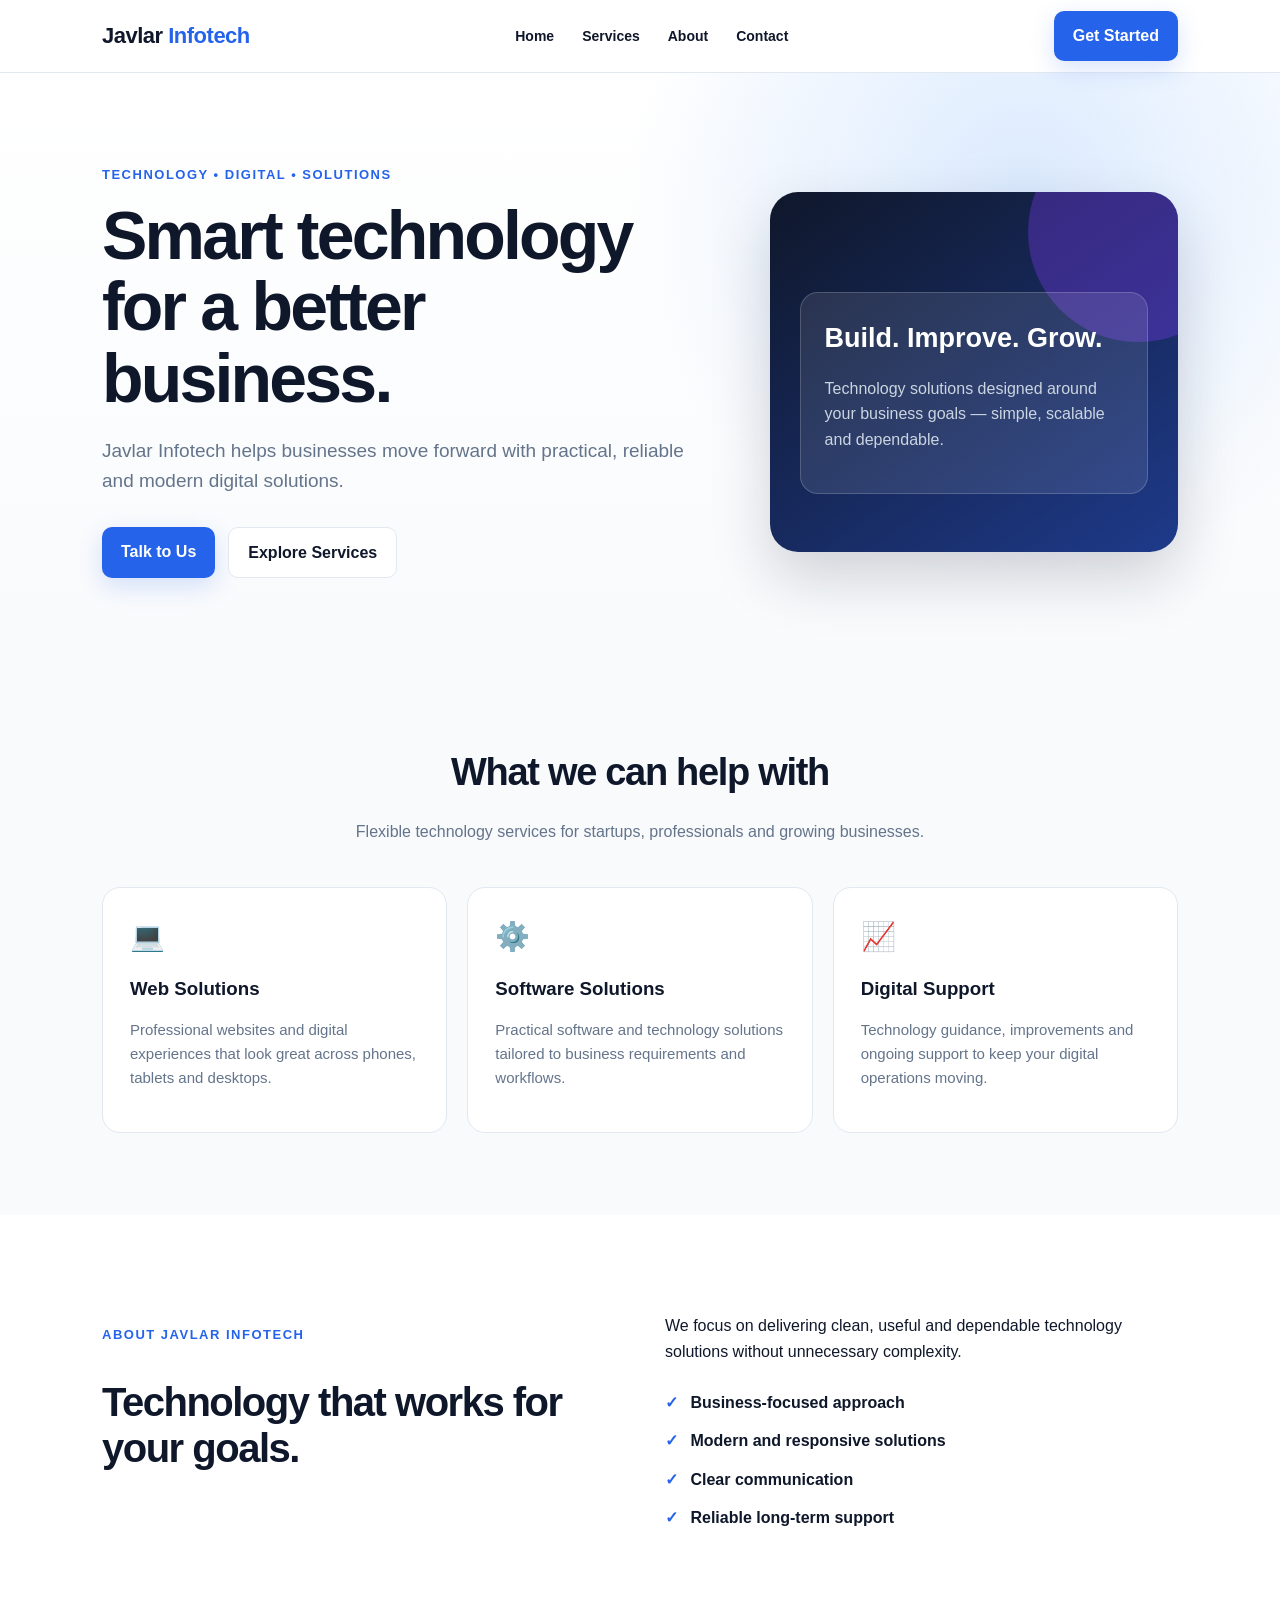
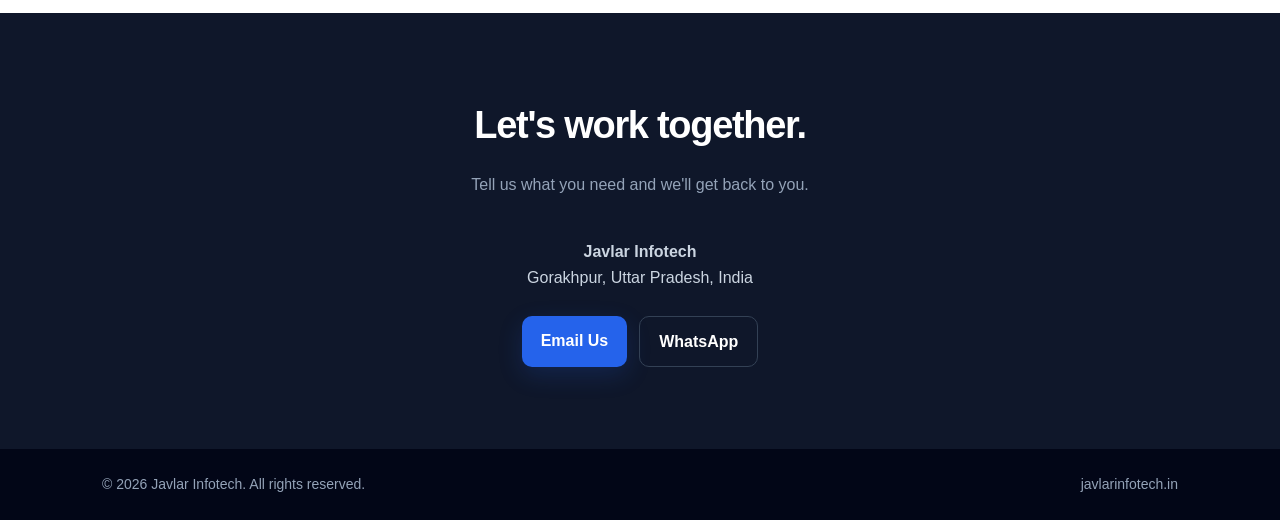
==== index.html @ 71e6f202 "Add files via upload" ====
<!DOCTYPE html>
<html lang="en">
<head>
<meta charset="UTF-8">
<meta name="viewport" content="width=device-width, initial-scale=1.0">
<title>Javlar Infotech | Technology & Digital Solutions</title>
<meta name="description" content="Javlar Infotech provides reliable technology, software and digital solutions for businesses.">
<style>
:root{--ink:#0f172a;--muted:#64748b;--bg:#f8fafc;--white:#fff;--line:#e2e8f0;--accent:#2563eb;--accent2:#7c3aed}
*{box-sizing:border-box}html{scroll-behavior:smooth}body{margin:0;font-family:Inter,Arial,sans-serif;color:var(--ink);background:var(--bg);line-height:1.6}
a{text-decoration:none;color:inherit}.wrap{max-width:1120px;margin:auto;padding:0 22px}
nav{position:sticky;top:0;z-index:10;background:rgba(255,255,255,.92);backdrop-filter:blur(12px);border-bottom:1px solid var(--line)}
.navin{height:72px;display:flex;align-items:center;justify-content:space-between}.brand{font-size:22px;font-weight:800;letter-spacing:-.5px}.brand span{color:var(--accent)}
.links{display:flex;gap:28px;font-size:14px;font-weight:600}.links a:hover{color:var(--accent)}
.btn{display:inline-block;background:var(--accent);color:#fff;padding:12px 19px;border-radius:10px;font-weight:700;box-shadow:0 8px 24px rgba(37,99,235,.18)}
.hero{padding:92px 0 82px;background:radial-gradient(circle at 80% 20%,#dbeafe 0,transparent 35%),linear-gradient(180deg,#fff 0,#f8fafc 100%)}
.hero-grid{display:grid;grid-template-columns:1.2fr .8fr;gap:55px;align-items:center}.eyebrow{color:var(--accent);font-weight:800;text-transform:uppercase;letter-spacing:1.5px;font-size:13px}
h1{font-size:clamp(42px,6vw,68px);line-height:1.05;letter-spacing:-2.8px;margin:14px 0 22px}
.lead{font-size:19px;color:var(--muted);max-width:650px}.actions{display:flex;gap:13px;margin-top:30px;flex-wrap:wrap}.btn.secondary{background:#fff;color:var(--ink);border:1px solid var(--line);box-shadow:none}
.visual{min-height:360px;border-radius:28px;background:linear-gradient(145deg,#0f172a,#1e3a8a);padding:30px;color:#fff;position:relative;overflow:hidden;box-shadow:0 25px 60px rgba(15,23,42,.18)}
.visual:after{content:"";position:absolute;width:220px;height:220px;border-radius:50%;background:rgba(124,58,237,.35);right:-70px;top:-70px}.card{position:relative;z-index:1;background:rgba(255,255,255,.1);border:1px solid rgba(255,255,255,.18);border-radius:18px;padding:24px;margin-top:70px}.card b{font-size:27px}.card p{color:#cbd5e1}
section{padding:82px 0}.section-head{text-align:center;max-width:720px;margin:0 auto 42px}.section-head h2{font-size:38px;letter-spacing:-1.3px;margin:0 0 10px}.section-head p{color:var(--muted)}
.grid{display:grid;grid-template-columns:repeat(3,1fr);gap:20px}.service{background:#fff;border:1px solid var(--line);border-radius:18px;padding:27px;transition:.2s}.service:hover{transform:translateY(-4px);box-shadow:0 15px 35px rgba(15,23,42,.08)}.icon{font-size:28px}.service h3{margin:14px 0 8px}.service p{color:var(--muted);font-size:15px}
.about{background:#fff}.about-grid{display:grid;grid-template-columns:1fr 1fr;gap:50px;align-items:center}.about h2{font-size:40px;line-height:1.15;letter-spacing:-1.5px}.ticks{display:grid;gap:13px;margin-top:25px}.ticks div{font-weight:650}.ticks span{color:var(--accent);margin-right:8px}
.contact{background:#0f172a;color:#fff}.contact .section-head p{color:#94a3b8}.contact-box{max-width:780px;margin:auto;text-align:center}.contact-box p{color:#cbd5e1}.contact-actions{display:flex;justify-content:center;gap:12px;flex-wrap:wrap;margin-top:25px}.contact .btn.secondary{background:transparent;color:#fff;border-color:#334155}
footer{background:#020617;color:#94a3b8;padding:24px 0;font-size:14px}.footerin{display:flex;justify-content:space-between;gap:20px;flex-wrap:wrap}
@media(max-width:800px){.links{display:none}.hero{padding:65px 0}.hero-grid,.about-grid{grid-template-columns:1fr}.grid{grid-template-columns:1fr}.visual{min-height:280px}.section-head h2{font-size:31px}h1{letter-spacing:-2px}}
</style>
</head>
<body>
<nav><div class="wrap navin">
  <a class="brand" href="#home">Javlar <span>Infotech</span></a>
  <div class="links"><a href="#home">Home</a><a href="#services">Services</a><a href="#about">About</a><a href="#contact">Contact</a></div>
  <a class="btn" href="#contact">Get Started</a>
</div></nav>

<main>
<section class="hero" id="home"><div class="wrap hero-grid">
  <div>
    <div class="eyebrow">Technology • Digital • Solutions</div>
    <h1>Smart technology for a better business.</h1>
    <p class="lead">Javlar Infotech helps businesses move forward with practical, reliable and modern digital solutions.</p>
    <div class="actions"><a class="btn" href="#contact">Talk to Us</a><a class="btn secondary" href="#services">Explore Services</a></div>
  </div>
  <div class="visual"><div class="card"><b>Build. Improve. Grow.</b><p>Technology solutions designed around your business goals — simple, scalable and dependable.</p></div></div>
</div></section>

<section id="services"><div class="wrap">
  <div class="section-head"><h2>What we can help with</h2><p>Flexible technology services for startups, professionals and growing businesses.</p></div>
  <div class="grid">
    <div class="service"><div class="icon">💻</div><h3>Web Solutions</h3><p>Professional websites and digital experiences that look great across phones, tablets and desktops.</p></div>
    <div class="service"><div class="icon">⚙️</div><h3>Software Solutions</h3><p>Practical software and technology solutions tailored to business requirements and workflows.</p></div>
    <div class="service"><div class="icon">📈</div><h3>Digital Support</h3><p>Technology guidance, improvements and ongoing support to keep your digital operations moving.</p></div>
  </div>
</div></section>

<section class="about" id="about"><div class="wrap about-grid">
  <div><div class="eyebrow">About Javlar Infotech</div><h2>Technology that works for your goals.</h2></div>
  <div><p>We focus on delivering clean, useful and dependable technology solutions without unnecessary complexity.</p>
    <div class="ticks"><div><span>✓</span> Business-focused approach</div><div><span>✓</span> Modern and responsive solutions</div><div><span>✓</span> Clear communication</div><div><span>✓</span> Reliable long-term support</div></div>
  </div>
</div></section>

<section class="contact" id="contact"><div class="wrap"><div class="section-head"><h2>Let's work together.</h2><p>Tell us what you need and we'll get back to you.</p></div>
  <div class="contact-box">
    <p><strong>Javlar Infotech</strong><br>Gorakhpur, Uttar Pradesh, India</p>
    <div class="contact-actions">
      <a class="btn" href="mailto:info@javlarinfotech.in">Email Us</a>
      <a class="btn secondary" href="https://wa.me/919410000000">WhatsApp</a>
    </div>
  </div>
</div></section>
</main>

<footer><div class="wrap footerin"><div>© 2026 Javlar Infotech. All rights reserved.</div><div>javlarinfotech.in</div></div></footer>
</body>
</html>
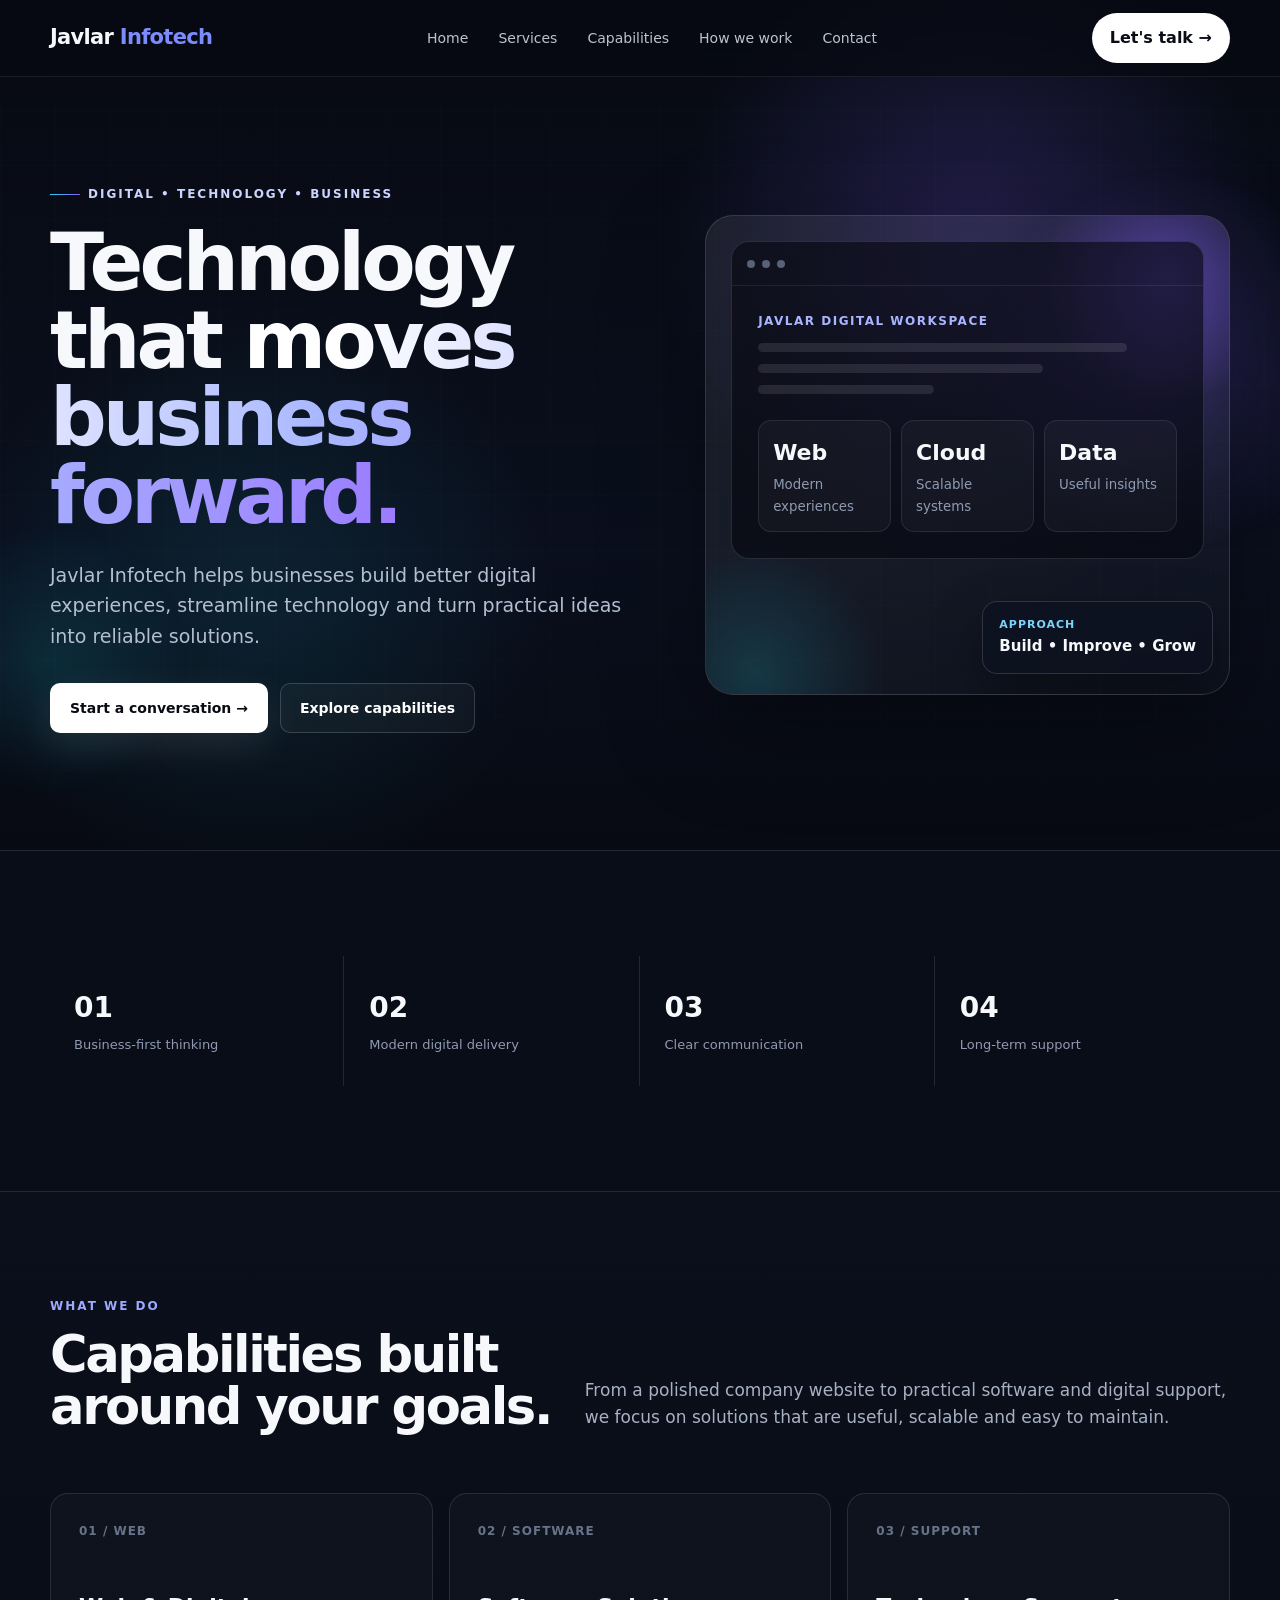
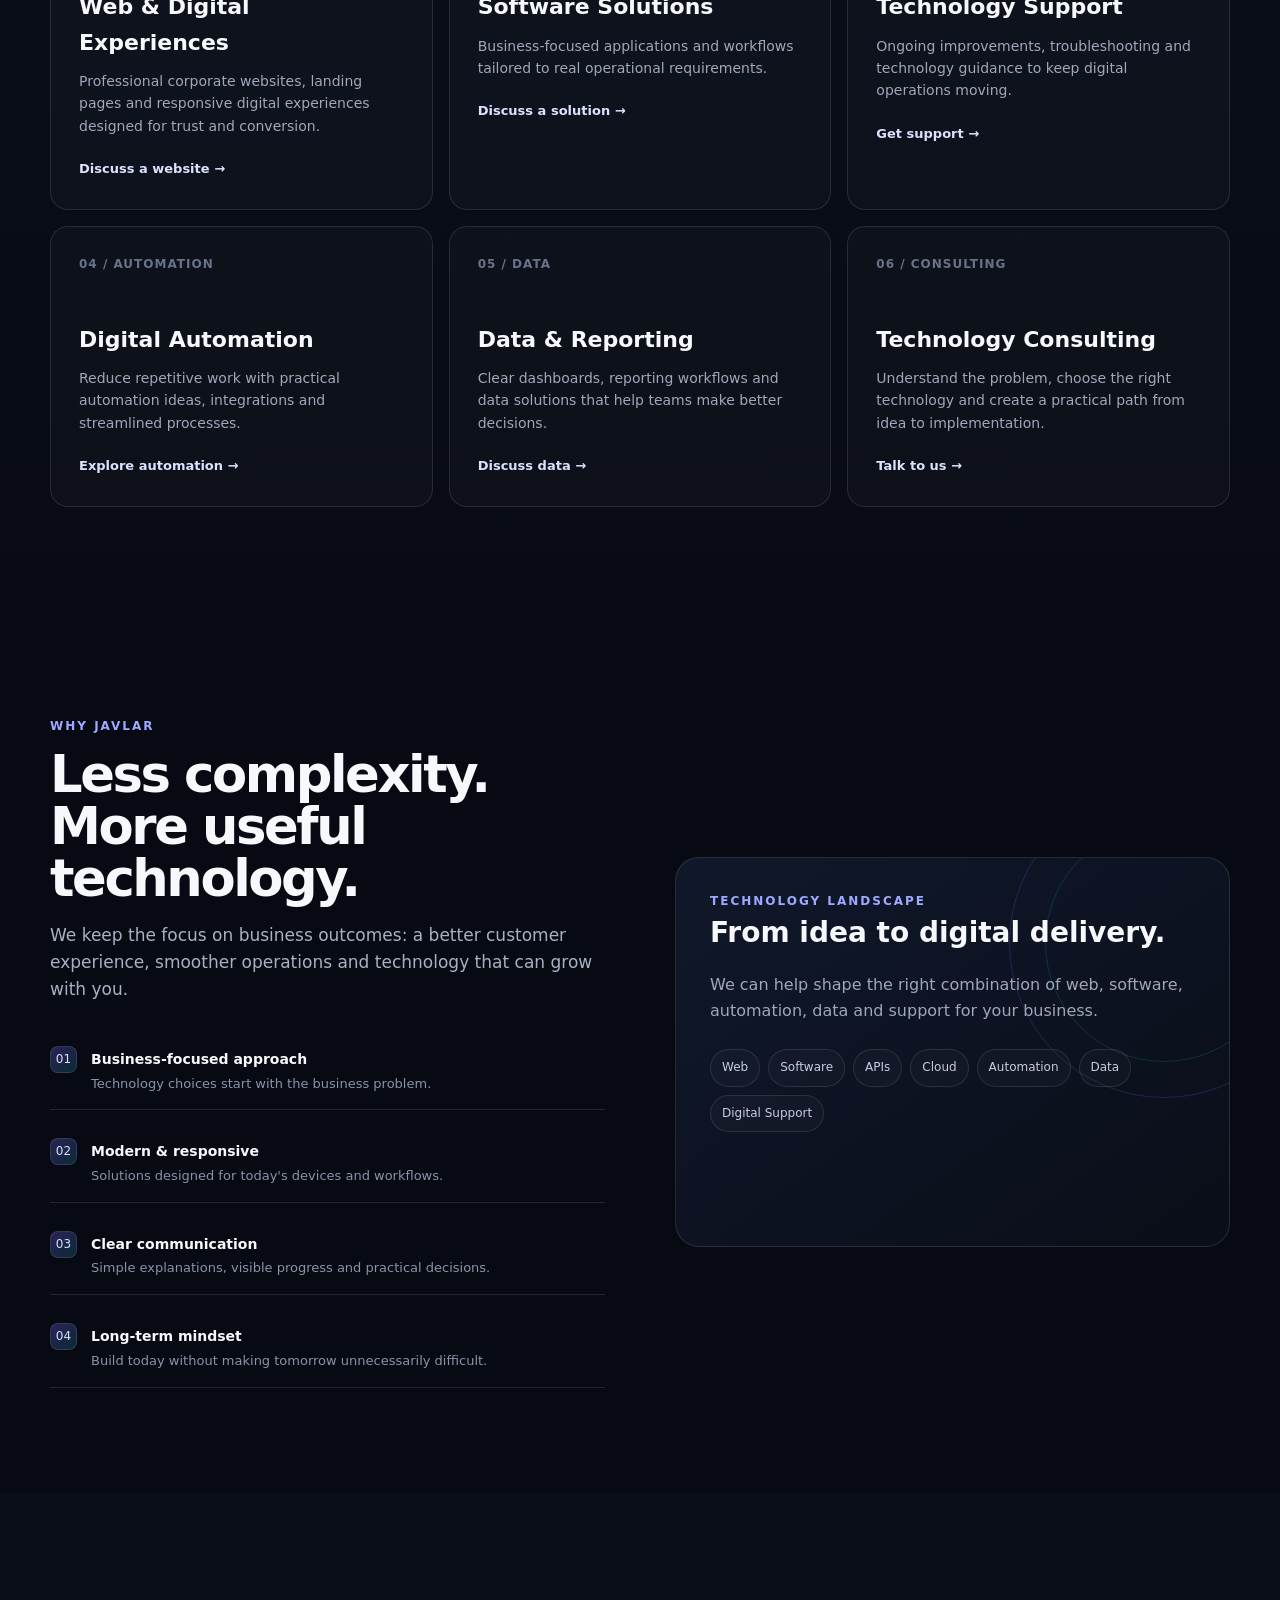
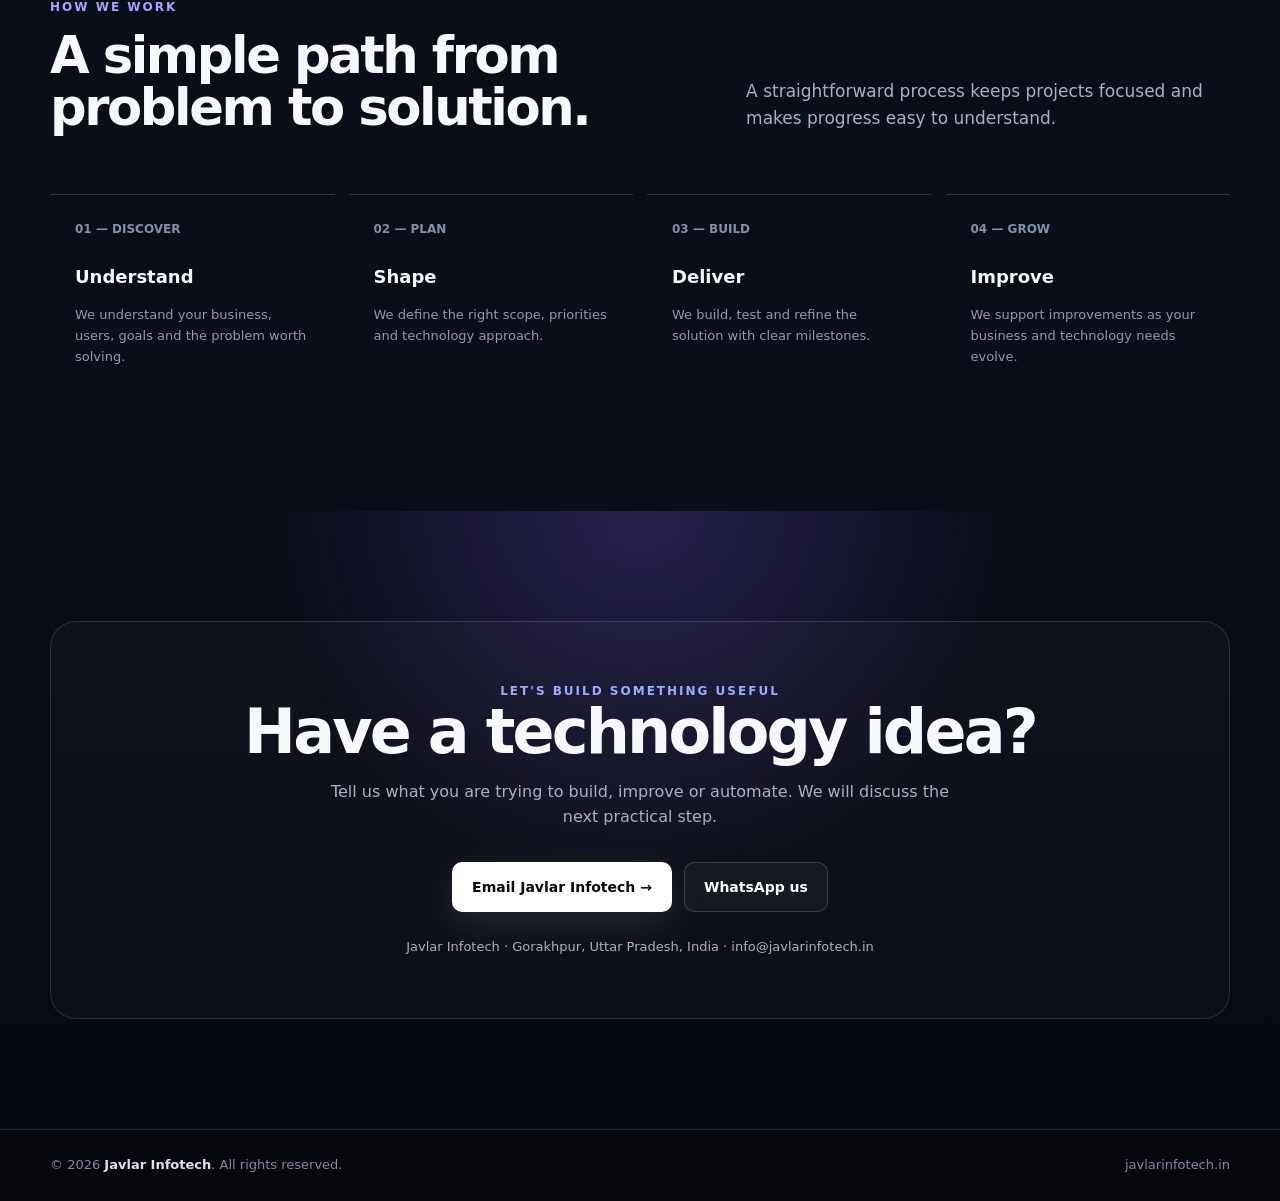
==== commit 662f3e6f: "Add files via upload" ====
--- a/index.html
+++ b/index.html
@@ -3,75 +3,269 @@
 <head>
 <meta charset="UTF-8">
 <meta name="viewport" content="width=device-width, initial-scale=1.0">
-<title>Javlar Infotech | Technology & Digital Solutions</title>
-<meta name="description" content="Javlar Infotech provides reliable technology, software and digital solutions for businesses.">
+<meta name="theme-color" content="#080b16">
+<title>Javlar Infotech | Digital & Technology Solutions</title>
+<meta name="description" content="Javlar Infotech delivers modern web, software and digital technology solutions for growing businesses.">
 <style>
-:root{--ink:#0f172a;--muted:#64748b;--bg:#f8fafc;--white:#fff;--line:#e2e8f0;--accent:#2563eb;--accent2:#7c3aed}
-*{box-sizing:border-box}html{scroll-behavior:smooth}body{margin:0;font-family:Inter,Arial,sans-serif;color:var(--ink);background:var(--bg);line-height:1.6}
-a{text-decoration:none;color:inherit}.wrap{max-width:1120px;margin:auto;padding:0 22px}
-nav{position:sticky;top:0;z-index:10;background:rgba(255,255,255,.92);backdrop-filter:blur(12px);border-bottom:1px solid var(--line)}
-.navin{height:72px;display:flex;align-items:center;justify-content:space-between}.brand{font-size:22px;font-weight:800;letter-spacing:-.5px}.brand span{color:var(--accent)}
-.links{display:flex;gap:28px;font-size:14px;font-weight:600}.links a:hover{color:var(--accent)}
-.btn{display:inline-block;background:var(--accent);color:#fff;padding:12px 19px;border-radius:10px;font-weight:700;box-shadow:0 8px 24px rgba(37,99,235,.18)}
-.hero{padding:92px 0 82px;background:radial-gradient(circle at 80% 20%,#dbeafe 0,transparent 35%),linear-gradient(180deg,#fff 0,#f8fafc 100%)}
-.hero-grid{display:grid;grid-template-columns:1.2fr .8fr;gap:55px;align-items:center}.eyebrow{color:var(--accent);font-weight:800;text-transform:uppercase;letter-spacing:1.5px;font-size:13px}
-h1{font-size:clamp(42px,6vw,68px);line-height:1.05;letter-spacing:-2.8px;margin:14px 0 22px}
-.lead{font-size:19px;color:var(--muted);max-width:650px}.actions{display:flex;gap:13px;margin-top:30px;flex-wrap:wrap}.btn.secondary{background:#fff;color:var(--ink);border:1px solid var(--line);box-shadow:none}
-.visual{min-height:360px;border-radius:28px;background:linear-gradient(145deg,#0f172a,#1e3a8a);padding:30px;color:#fff;position:relative;overflow:hidden;box-shadow:0 25px 60px rgba(15,23,42,.18)}
-.visual:after{content:"";position:absolute;width:220px;height:220px;border-radius:50%;background:rgba(124,58,237,.35);right:-70px;top:-70px}.card{position:relative;z-index:1;background:rgba(255,255,255,.1);border:1px solid rgba(255,255,255,.18);border-radius:18px;padding:24px;margin-top:70px}.card b{font-size:27px}.card p{color:#cbd5e1}
-section{padding:82px 0}.section-head{text-align:center;max-width:720px;margin:0 auto 42px}.section-head h2{font-size:38px;letter-spacing:-1.3px;margin:0 0 10px}.section-head p{color:var(--muted)}
-.grid{display:grid;grid-template-columns:repeat(3,1fr);gap:20px}.service{background:#fff;border:1px solid var(--line);border-radius:18px;padding:27px;transition:.2s}.service:hover{transform:translateY(-4px);box-shadow:0 15px 35px rgba(15,23,42,.08)}.icon{font-size:28px}.service h3{margin:14px 0 8px}.service p{color:var(--muted);font-size:15px}
-.about{background:#fff}.about-grid{display:grid;grid-template-columns:1fr 1fr;gap:50px;align-items:center}.about h2{font-size:40px;line-height:1.15;letter-spacing:-1.5px}.ticks{display:grid;gap:13px;margin-top:25px}.ticks div{font-weight:650}.ticks span{color:var(--accent);margin-right:8px}
-.contact{background:#0f172a;color:#fff}.contact .section-head p{color:#94a3b8}.contact-box{max-width:780px;margin:auto;text-align:center}.contact-box p{color:#cbd5e1}.contact-actions{display:flex;justify-content:center;gap:12px;flex-wrap:wrap;margin-top:25px}.contact .btn.secondary{background:transparent;color:#fff;border-color:#334155}
-footer{background:#020617;color:#94a3b8;padding:24px 0;font-size:14px}.footerin{display:flex;justify-content:space-between;gap:20px;flex-wrap:wrap}
-@media(max-width:800px){.links{display:none}.hero{padding:65px 0}.hero-grid,.about-grid{grid-template-columns:1fr}.grid{grid-template-columns:1fr}.visual{min-height:280px}.section-head h2{font-size:31px}h1{letter-spacing:-2px}}
+:root{
+  --bg:#070a12;--bg2:#0b1020;--panel:#101728;--ink:#f7f8fb;--muted:#a8b1c4;
+  --line:rgba(255,255,255,.11);--accent:#8b5cf6;--accent2:#2563eb;--cyan:#22d3ee;
+  --white:#fff;--max:1180px;
+}
+*{box-sizing:border-box}
+html{scroll-behavior:smooth}
+body{margin:0;background:var(--bg);color:var(--ink);font-family:Inter,ui-sans-serif,system-ui,-apple-system,BlinkMacSystemFont,"Segoe UI",Arial,sans-serif;line-height:1.6;overflow-x:hidden}
+a{text-decoration:none;color:inherit}
+button{font:inherit}
+.wrap{width:min(var(--max),calc(100% - 44px));margin:auto}
+header{position:fixed;top:0;left:0;right:0;z-index:50;border-bottom:1px solid rgba(255,255,255,.08);background:rgba(7,10,18,.72);backdrop-filter:blur(18px)}
+.nav{height:76px;display:flex;align-items:center;justify-content:space-between}
+.logo{font-size:21px;font-weight:850;letter-spacing:-.7px}
+.logo span{color:#7c8cff}
+.links{display:flex;gap:30px;align-items:center;font-size:14px;color:#dbe1ee}
+.links a{opacity:.86;transition:.2s}.links a:hover{opacity:1;color:#fff}
+.nav-cta{padding:11px 17px;border:1px solid rgba(255,255,255,.15);border-radius:999px;background:#fff;color:#0a0d16;font-weight:800}
+.menu{display:none;background:none;border:0;color:#fff;font-size:25px}
+
+.hero{min-height:850px;display:flex;align-items:center;position:relative;overflow:hidden;padding:150px 0 90px;
+background:
+radial-gradient(circle at 76% 30%,rgba(124,92,246,.24),transparent 27%),
+radial-gradient(circle at 20% 70%,rgba(34,211,238,.10),transparent 25%),
+linear-gradient(180deg,#070a12,#0a0f1d 65%,#070a12)}
+.grid-bg{position:absolute;inset:0;opacity:.28;background-image:linear-gradient(rgba(255,255,255,.045) 1px,transparent 1px),linear-gradient(90deg,rgba(255,255,255,.045) 1px,transparent 1px);background-size:55px 55px;mask-image:linear-gradient(to bottom,transparent 0,#000 18%,#000 78%,transparent 100%)}
+.orb{position:absolute;border-radius:50%;filter:blur(1px);pointer-events:none}
+.orb.one{width:420px;height:420px;right:-100px;top:150px;background:radial-gradient(circle,rgba(124,92,246,.23),transparent 65%);animation:float 9s ease-in-out infinite}
+.orb.two{width:300px;height:300px;left:-100px;bottom:40px;background:radial-gradient(circle,rgba(34,211,238,.13),transparent 65%);animation:float 11s ease-in-out infinite reverse}
+@keyframes float{50%{transform:translate3d(0,-22px,0) scale(1.04)}}
+
+.hero-grid{position:relative;z-index:2;display:grid;grid-template-columns:1.05fr .95fr;gap:75px;align-items:center}
+.kicker{display:inline-flex;gap:8px;align-items:center;color:#cbd5ff;font-size:12px;font-weight:850;letter-spacing:2px;text-transform:uppercase}
+.kicker:before{content:"";width:30px;height:1px;background:linear-gradient(90deg,var(--cyan),var(--accent))}
+h1{font-size:clamp(48px,6.2vw,82px);line-height:.98;letter-spacing:-4px;margin:20px 0 25px;max-width:760px}
+.gradient-text{background:linear-gradient(90deg,#fff 10%,#a9b7ff 55%,#9b7cff);-webkit-background-clip:text;background-clip:text;color:transparent}
+.lead{font-size:19px;color:#b5bfd2;max-width:660px}
+.actions{display:flex;gap:12px;flex-wrap:wrap;margin-top:32px}
+.btn{display:inline-flex;align-items:center;justify-content:center;gap:9px;padding:13px 19px;border-radius:10px;font-weight:800;font-size:14px;transition:.22s;border:1px solid transparent}
+.btn.primary{background:#fff;color:#080b12;box-shadow:0 12px 40px rgba(255,255,255,.10)}
+.btn.primary:hover{transform:translateY(-2px);box-shadow:0 16px 45px rgba(255,255,255,.16)}
+.btn.ghost{border-color:rgba(255,255,255,.16);color:#fff;background:rgba(255,255,255,.035)}
+.btn.ghost:hover{background:rgba(255,255,255,.08)}
+
+.hero-card{position:relative;min-height:480px;border:1px solid rgba(255,255,255,.13);border-radius:28px;background:linear-gradient(145deg,rgba(255,255,255,.075),rgba(255,255,255,.025));box-shadow:0 30px 100px rgba(0,0,0,.35);overflow:hidden;padding:25px}
+.hero-card:before{content:"";position:absolute;width:260px;height:260px;border-radius:50%;right:-70px;top:-70px;background:radial-gradient(circle,rgba(124,92,246,.45),transparent 68%)}
+.hero-card:after{content:"";position:absolute;left:-90px;bottom:-120px;width:280px;height:280px;border-radius:50%;background:radial-gradient(circle,rgba(34,211,238,.17),transparent 65%)}
+.window{position:relative;z-index:2;border:1px solid rgba(255,255,255,.12);border-radius:18px;background:rgba(5,8,16,.62);overflow:hidden}
+.window-top{height:44px;border-bottom:1px solid rgba(255,255,255,.08);display:flex;align-items:center;gap:7px;padding:0 15px}
+.dot{width:8px;height:8px;border-radius:50%;background:#596176}
+.window-body{padding:26px}
+.code-line{height:9px;border-radius:8px;background:rgba(255,255,255,.10);margin:12px 0}
+.code-line.short{width:42%}.code-line.mid{width:68%}.code-line.long{width:88%}
+.signal{margin-top:26px;display:grid;grid-template-columns:repeat(3,1fr);gap:10px}
+.signal div{padding:14px;border:1px solid rgba(255,255,255,.09);border-radius:13px;background:rgba(255,255,255,.035)}
+.signal b{font-size:22px}.signal small{display:block;color:#8f9ab0;margin-top:4px}
+.floating{position:absolute;z-index:3;right:16px;bottom:20px;padding:14px 16px;border:1px solid rgba(255,255,255,.14);border-radius:15px;background:rgba(13,18,32,.85);backdrop-filter:blur(10px);box-shadow:0 20px 50px rgba(0,0,0,.35)}
+.floating span{display:block;color:#7dd3fc;font-size:11px;font-weight:800;letter-spacing:1px;text-transform:uppercase}.floating b{font-size:15px}
+
+.trust{border-top:1px solid var(--line);border-bottom:1px solid var(--line);background:#090d18}
+.trust-row{display:grid;grid-template-columns:repeat(4,1fr);gap:1px}
+.trust-item{padding:30px 24px;border-right:1px solid var(--line)}
+.trust-item:last-child{border-right:0}.trust-item b{font-size:28px}.trust-item span{display:block;color:#8f9ab0;font-size:13px;margin-top:4px}
+
+section{padding:105px 0;position:relative}
+.section-kicker{color:#9ea9ff;font-size:12px;letter-spacing:2px;font-weight:850;text-transform:uppercase}
+.section-title{font-size:clamp(34px,4vw,54px);line-height:1.02;letter-spacing:-2.4px;margin:12px 0 16px}
+.section-copy{color:#a8b1c4;max-width:700px;font-size:17px}
+.head-row{display:flex;justify-content:space-between;gap:30px;align-items:end;margin-bottom:45px}
+
+.services{background:linear-gradient(180deg,#0a0f1b,#080b13)}
+.service-grid{display:grid;grid-template-columns:repeat(3,1fr);gap:16px}
+.service{min-height:270px;padding:28px;border:1px solid var(--line);border-radius:18px;background:rgba(255,255,255,.025);transition:.25s;position:relative;overflow:hidden}
+.service:before{content:"";position:absolute;inset:0;background:radial-gradient(circle at 10% 0,rgba(124,92,246,.12),transparent 35%);opacity:0;transition:.25s}
+.service:hover{transform:translateY(-5px);border-color:rgba(139,92,246,.4);background:rgba(255,255,255,.045)}
+.service:hover:before{opacity:1}
+.num{color:#68738a;font-size:12px;font-weight:850;letter-spacing:1px}
+.service h3{font-size:22px;margin:48px 0 10px}.service p{color:#9ea8bb;font-size:14px;margin:0}
+.service a{display:inline-block;margin-top:22px;color:#dbe2ff;font-size:13px;font-weight:800}
+
+.split{display:grid;grid-template-columns:1fr 1fr;gap:70px;align-items:center}
+.cap-list{display:grid;gap:13px;margin-top:28px}
+.cap{display:flex;gap:14px;padding:15px 0;border-bottom:1px solid var(--line)}
+.cap i{width:27px;height:27px;border-radius:8px;background:linear-gradient(135deg,rgba(124,92,246,.3),rgba(34,211,238,.16));border:1px solid rgba(255,255,255,.1);display:grid;place-items:center;font-style:normal;color:#d9ddff;font-size:12px}
+.cap b{font-size:14px}.cap span{display:block;color:#8994a9;font-size:13px;margin-top:2px}
+.panel{border:1px solid var(--line);border-radius:24px;background:linear-gradient(145deg,#10182b,#0a0e18);padding:34px;min-height:390px;position:relative;overflow:hidden}
+.panel .ring{position:absolute;width:310px;height:310px;border-radius:50%;border:1px solid rgba(139,92,246,.22);right:-90px;top:-70px}
+.panel .ring:after{content:"";position:absolute;inset:35px;border:1px solid rgba(34,211,238,.16);border-radius:50%}
+.panel-content{position:relative;z-index:2}.panel h3{font-size:28px;margin:0 0 12px}.panel p{color:#9da8bb}.tagrow{display:flex;flex-wrap:wrap;gap:8px;margin-top:26px}.tag{border:1px solid var(--line);padding:8px 11px;border-radius:999px;color:#c6cee0;font-size:12px;background:rgba(255,255,255,.025)}
+
+.process{background:#0a0e18}
+.process-grid{display:grid;grid-template-columns:repeat(4,1fr);gap:14px}
+.step{padding:25px;border-top:1px solid rgba(255,255,255,.16)}
+.step .n{font-size:12px;color:#8290a8;font-weight:850}.step h3{margin:24px 0 8px;font-size:18px}.step p{color:#8f9ab0;font-size:13px}
+
+.cta{padding:110px 0;background:
+radial-gradient(circle at 50% 0,rgba(124,92,246,.24),transparent 42%),
+linear-gradient(180deg,#0a0e18,#070a12)}
+.cta-box{border:1px solid rgba(255,255,255,.13);border-radius:26px;padding:60px;text-align:center;background:rgba(255,255,255,.025)}
+.cta-box h2{font-size:clamp(36px,5vw,62px);line-height:1;letter-spacing:-2.8px;margin:0 0 16px}.cta-box p{color:#a8b1c4;margin:0 auto;max-width:650px}.cta-box .actions{justify-content:center}
+
+footer{border-top:1px solid var(--line);background:#05070d;padding:25px 0;color:#7f8a9f;font-size:13px}
+.footer{display:flex;justify-content:space-between;gap:20px;flex-wrap:wrap}.footer strong{color:#dce2ef}
+
+@media(max-width:900px){
+  .links{display:none}.menu{display:block}.nav-cta{display:none}
+  .hero{min-height:auto;padding:130px 0 70px}.hero-grid,.split{grid-template-columns:1fr;gap:45px}
+  h1{letter-spacing:-3px}.hero-card{min-height:390px}.trust-row{grid-template-columns:repeat(2,1fr)}
+  .trust-item:nth-child(2){border-right:0}.trust-item{border-bottom:1px solid var(--line)}
+  .service-grid{grid-template-columns:1fr 1fr}.process-grid{grid-template-columns:1fr 1fr}
+  .head-row{display:block}.section-copy{margin-top:15px}
+}
+@media(max-width:620px){
+  .wrap{width:min(var(--max),calc(100% - 30px))}.hero{padding-top:115px}
+  h1{font-size:47px;letter-spacing:-2.5px}.lead{font-size:17px}.hero-card{min-height:330px;padding:15px}
+  .window-body{padding:20px}.signal{grid-template-columns:1fr}.signal div{padding:10px}
+  .floating{right:10px;bottom:10px}.service-grid,.process-grid,.trust-row{grid-template-columns:1fr}
+  .trust-item{border-right:0}.cta-box{padding:38px 22px}.section-title{letter-spacing:-1.8px}
+}
 </style>
 </head>
 <body>
-<nav><div class="wrap navin">
-  <a class="brand" href="#home">Javlar <span>Infotech</span></a>
-  <div class="links"><a href="#home">Home</a><a href="#services">Services</a><a href="#about">About</a><a href="#contact">Contact</a></div>
-  <a class="btn" href="#contact">Get Started</a>
-</div></nav>
-
-<main>
-<section class="hero" id="home"><div class="wrap hero-grid">
-  <div>
-    <div class="eyebrow">Technology • Digital • Solutions</div>
-    <h1>Smart technology for a better business.</h1>
-    <p class="lead">Javlar Infotech helps businesses move forward with practical, reliable and modern digital solutions.</p>
-    <div class="actions"><a class="btn" href="#contact">Talk to Us</a><a class="btn secondary" href="#services">Explore Services</a></div>
-  </div>
-  <div class="visual"><div class="card"><b>Build. Improve. Grow.</b><p>Technology solutions designed around your business goals — simple, scalable and dependable.</p></div></div>
-</div></section>
-
-<section id="services"><div class="wrap">
-  <div class="section-head"><h2>What we can help with</h2><p>Flexible technology services for startups, professionals and growing businesses.</p></div>
-  <div class="grid">
-    <div class="service"><div class="icon">💻</div><h3>Web Solutions</h3><p>Professional websites and digital experiences that look great across phones, tablets and desktops.</p></div>
-    <div class="service"><div class="icon">⚙️</div><h3>Software Solutions</h3><p>Practical software and technology solutions tailored to business requirements and workflows.</p></div>
-    <div class="service"><div class="icon">📈</div><h3>Digital Support</h3><p>Technology guidance, improvements and ongoing support to keep your digital operations moving.</p></div>
-  </div>
-</div></section>
-
-<section class="about" id="about"><div class="wrap about-grid">
-  <div><div class="eyebrow">About Javlar Infotech</div><h2>Technology that works for your goals.</h2></div>
-  <div><p>We focus on delivering clean, useful and dependable technology solutions without unnecessary complexity.</p>
-    <div class="ticks"><div><span>✓</span> Business-focused approach</div><div><span>✓</span> Modern and responsive solutions</div><div><span>✓</span> Clear communication</div><div><span>✓</span> Reliable long-term support</div></div>
-  </div>
-</div></section>
-
-<section class="contact" id="contact"><div class="wrap"><div class="section-head"><h2>Let's work together.</h2><p>Tell us what you need and we'll get back to you.</p></div>
-  <div class="contact-box">
-    <p><strong>Javlar Infotech</strong><br>Gorakhpur, Uttar Pradesh, India</p>
-    <div class="contact-actions">
-      <a class="btn" href="mailto:info@javlarinfotech.in">Email Us</a>
-      <a class="btn secondary" href="https://wa.me/919410000000">WhatsApp</a>
-    </div>
-  </div>
-</div></section>
+
+<header>
+  <div class="wrap nav">
+    <a class="logo" href="#home">Javlar <span>Infotech</span></a>
+    <nav class="links">
+      <a href="#home">Home</a><a href="#services">Services</a><a href="#capabilities">Capabilities</a><a href="#process">How we work</a><a href="#contact">Contact</a>
+    </nav>
+    <a class="nav-cta" href="#contact">Let's talk →</a>
+    <button class="menu" aria-label="Menu" onclick="document.querySelector('.links').classList.toggle('mobile')">☰</button>
+  </div>
+</header>
+
+<main id="home">
+<section class="hero">
+  <div class="grid-bg"></div><div class="orb one"></div><div class="orb two"></div>
+  <div class="wrap hero-grid">
+    <div>
+      <div class="kicker">Digital • Technology • Business</div>
+      <h1>Technology that <span class="gradient-text">moves business forward.</span></h1>
+      <p class="lead">Javlar Infotech helps businesses build better digital experiences, streamline technology and turn practical ideas into reliable solutions.</p>
+      <div class="actions">
+        <a class="btn primary" href="#contact">Start a conversation →</a>
+        <a class="btn ghost" href="#services">Explore capabilities</a>
+      </div>
+    </div>
+    <div class="hero-card">
+      <div class="window">
+        <div class="window-top"><span class="dot"></span><span class="dot"></span><span class="dot"></span></div>
+        <div class="window-body">
+          <div style="color:#aab5ff;font-size:12px;font-weight:800;letter-spacing:1.5px">JAVLAR DIGITAL WORKSPACE</div>
+          <div class="code-line long"></div><div class="code-line mid"></div><div class="code-line short"></div>
+          <div class="signal">
+            <div><b>Web</b><small>Modern experiences</small></div>
+            <div><b>Cloud</b><small>Scalable systems</small></div>
+            <div><b>Data</b><small>Useful insights</small></div>
+          </div>
+        </div>
+      </div>
+      <div class="floating"><span>Approach</span><b>Build • Improve • Grow</b></div>
+    </div>
+  </div>
+</section>
+
+<section class="trust">
+  <div class="wrap trust-row">
+    <div class="trust-item"><b>01</b><span>Business-first thinking</span></div>
+    <div class="trust-item"><b>02</b><span>Modern digital delivery</span></div>
+    <div class="trust-item"><b>03</b><span>Clear communication</span></div>
+    <div class="trust-item"><b>04</b><span>Long-term support</span></div>
+  </div>
+</section>
+
+<section class="services" id="services">
+  <div class="wrap">
+    <div class="head-row">
+      <div><div class="section-kicker">What we do</div><h2 class="section-title">Capabilities built around your goals.</h2></div>
+      <p class="section-copy">From a polished company website to practical software and digital support, we focus on solutions that are useful, scalable and easy to maintain.</p>
+    </div>
+    <div class="service-grid">
+      <article class="service"><div class="num">01 / WEB</div><h3>Web & Digital Experiences</h3><p>Professional corporate websites, landing pages and responsive digital experiences designed for trust and conversion.</p><a href="#contact">Discuss a website →</a></article>
+      <article class="service"><div class="num">02 / SOFTWARE</div><h3>Software Solutions</h3><p>Business-focused applications and workflows tailored to real operational requirements.</p><a href="#contact">Discuss a solution →</a></article>
+      <article class="service"><div class="num">03 / SUPPORT</div><h3>Technology Support</h3><p>Ongoing improvements, troubleshooting and technology guidance to keep digital operations moving.</p><a href="#contact">Get support →</a></article>
+      <article class="service"><div class="num">04 / AUTOMATION</div><h3>Digital Automation</h3><p>Reduce repetitive work with practical automation ideas, integrations and streamlined processes.</p><a href="#contact">Explore automation →</a></article>
+      <article class="service"><div class="num">05 / DATA</div><h3>Data & Reporting</h3><p>Clear dashboards, reporting workflows and data solutions that help teams make better decisions.</p><a href="#contact">Discuss data →</a></article>
+      <article class="service"><div class="num">06 / CONSULTING</div><h3>Technology Consulting</h3><p>Understand the problem, choose the right technology and create a practical path from idea to implementation.</p><a href="#contact">Talk to us →</a></article>
+    </div>
+  </div>
+</section>
+
+<section id="capabilities">
+  <div class="wrap split">
+    <div>
+      <div class="section-kicker">Why Javlar</div>
+      <h2 class="section-title">Less complexity. More useful technology.</h2>
+      <p class="section-copy">We keep the focus on business outcomes: a better customer experience, smoother operations and technology that can grow with you.</p>
+      <div class="cap-list">
+        <div class="cap"><i>01</i><div><b>Business-focused approach</b><span>Technology choices start with the business problem.</span></div></div>
+        <div class="cap"><i>02</i><div><b>Modern & responsive</b><span>Solutions designed for today's devices and workflows.</span></div></div>
+        <div class="cap"><i>03</i><div><b>Clear communication</b><span>Simple explanations, visible progress and practical decisions.</span></div></div>
+        <div class="cap"><i>04</i><div><b>Long-term mindset</b><span>Build today without making tomorrow unnecessarily difficult.</span></div></div>
+      </div>
+    </div>
+    <div class="panel">
+      <div class="ring"></div>
+      <div class="panel-content">
+        <div class="section-kicker">Technology landscape</div>
+        <h3>From idea to digital delivery.</h3>
+        <p>We can help shape the right combination of web, software, automation, data and support for your business.</p>
+        <div class="tagrow">
+          <span class="tag">Web</span><span class="tag">Software</span><span class="tag">APIs</span><span class="tag">Cloud</span><span class="tag">Automation</span><span class="tag">Data</span><span class="tag">Digital Support</span>
+        </div>
+      </div>
+    </div>
+  </div>
+</section>
+
+<section class="process" id="process">
+  <div class="wrap">
+    <div class="head-row">
+      <div><div class="section-kicker">How we work</div><h2 class="section-title">A simple path from problem to solution.</h2></div>
+      <p class="section-copy">A straightforward process keeps projects focused and makes progress easy to understand.</p>
+    </div>
+    <div class="process-grid">
+      <div class="step"><div class="n">01 — DISCOVER</div><h3>Understand</h3><p>We understand your business, users, goals and the problem worth solving.</p></div>
+      <div class="step"><div class="n">02 — PLAN</div><h3>Shape</h3><p>We define the right scope, priorities and technology approach.</p></div>
+      <div class="step"><div class="n">03 — BUILD</div><h3>Deliver</h3><p>We build, test and refine the solution with clear milestones.</p></div>
+      <div class="step"><div class="n">04 — GROW</div><h3>Improve</h3><p>We support improvements as your business and technology needs evolve.</p></div>
+    </div>
+  </div>
+</section>
+
+<section class="cta" id="contact">
+  <div class="wrap">
+    <div class="cta-box">
+      <div class="section-kicker">Let's build something useful</div>
+      <h2>Have a technology idea?</h2>
+      <p>Tell us what you are trying to build, improve or automate. We will discuss the next practical step.</p>
+      <div class="actions">
+        <a class="btn primary" href="mailto:info@javlarinfotech.in?subject=Javlar%20Infotech%20Enquiry">Email Javlar Infotech →</a>
+        <a class="btn ghost" href="https://wa.me/919410000000">WhatsApp us</a>
+      </div>
+      <p style="margin-top:25px;font-size:13px">Javlar Infotech · Gorakhpur, Uttar Pradesh, India · info@javlarinfotech.in</p>
+    </div>
+  </div>
+</section>
 </main>
 
-<footer><div class="wrap footerin"><div>© 2026 Javlar Infotech. All rights reserved.</div><div>javlarinfotech.in</div></div></footer>
+<footer>
+  <div class="wrap footer">
+    <div>© 2026 <strong>Javlar Infotech</strong>. All rights reserved.</div>
+    <div>javlarinfotech.in</div>
+  </div>
+</footer>
+
+<style>
+.links.mobile{display:flex;position:absolute;top:76px;left:15px;right:15px;flex-direction:column;gap:0;padding:10px;background:rgba(10,14,24,.97);border:1px solid rgba(255,255,255,.12);border-radius:14px;box-shadow:0 20px 50px rgba(0,0,0,.4)}
+.links.mobile a{padding:13px}
+</style>
 </body>
-</html>+</html>
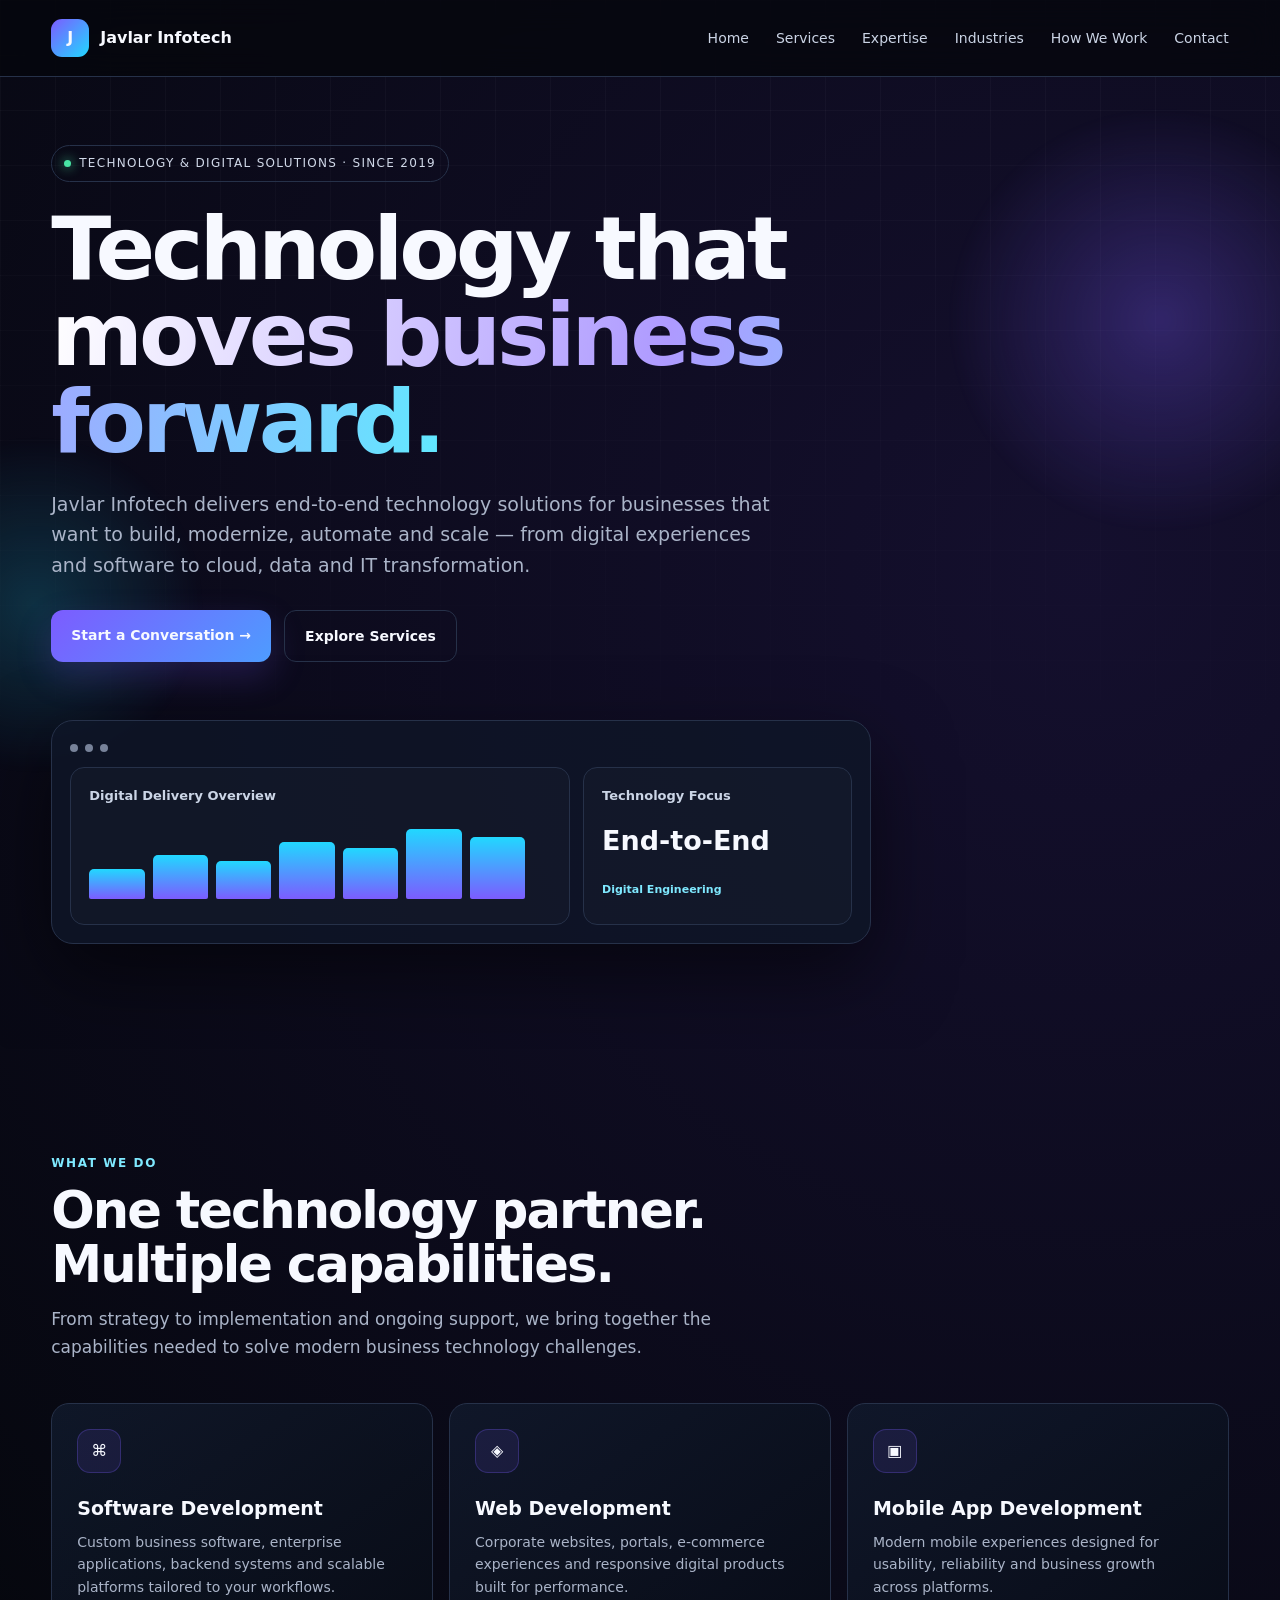
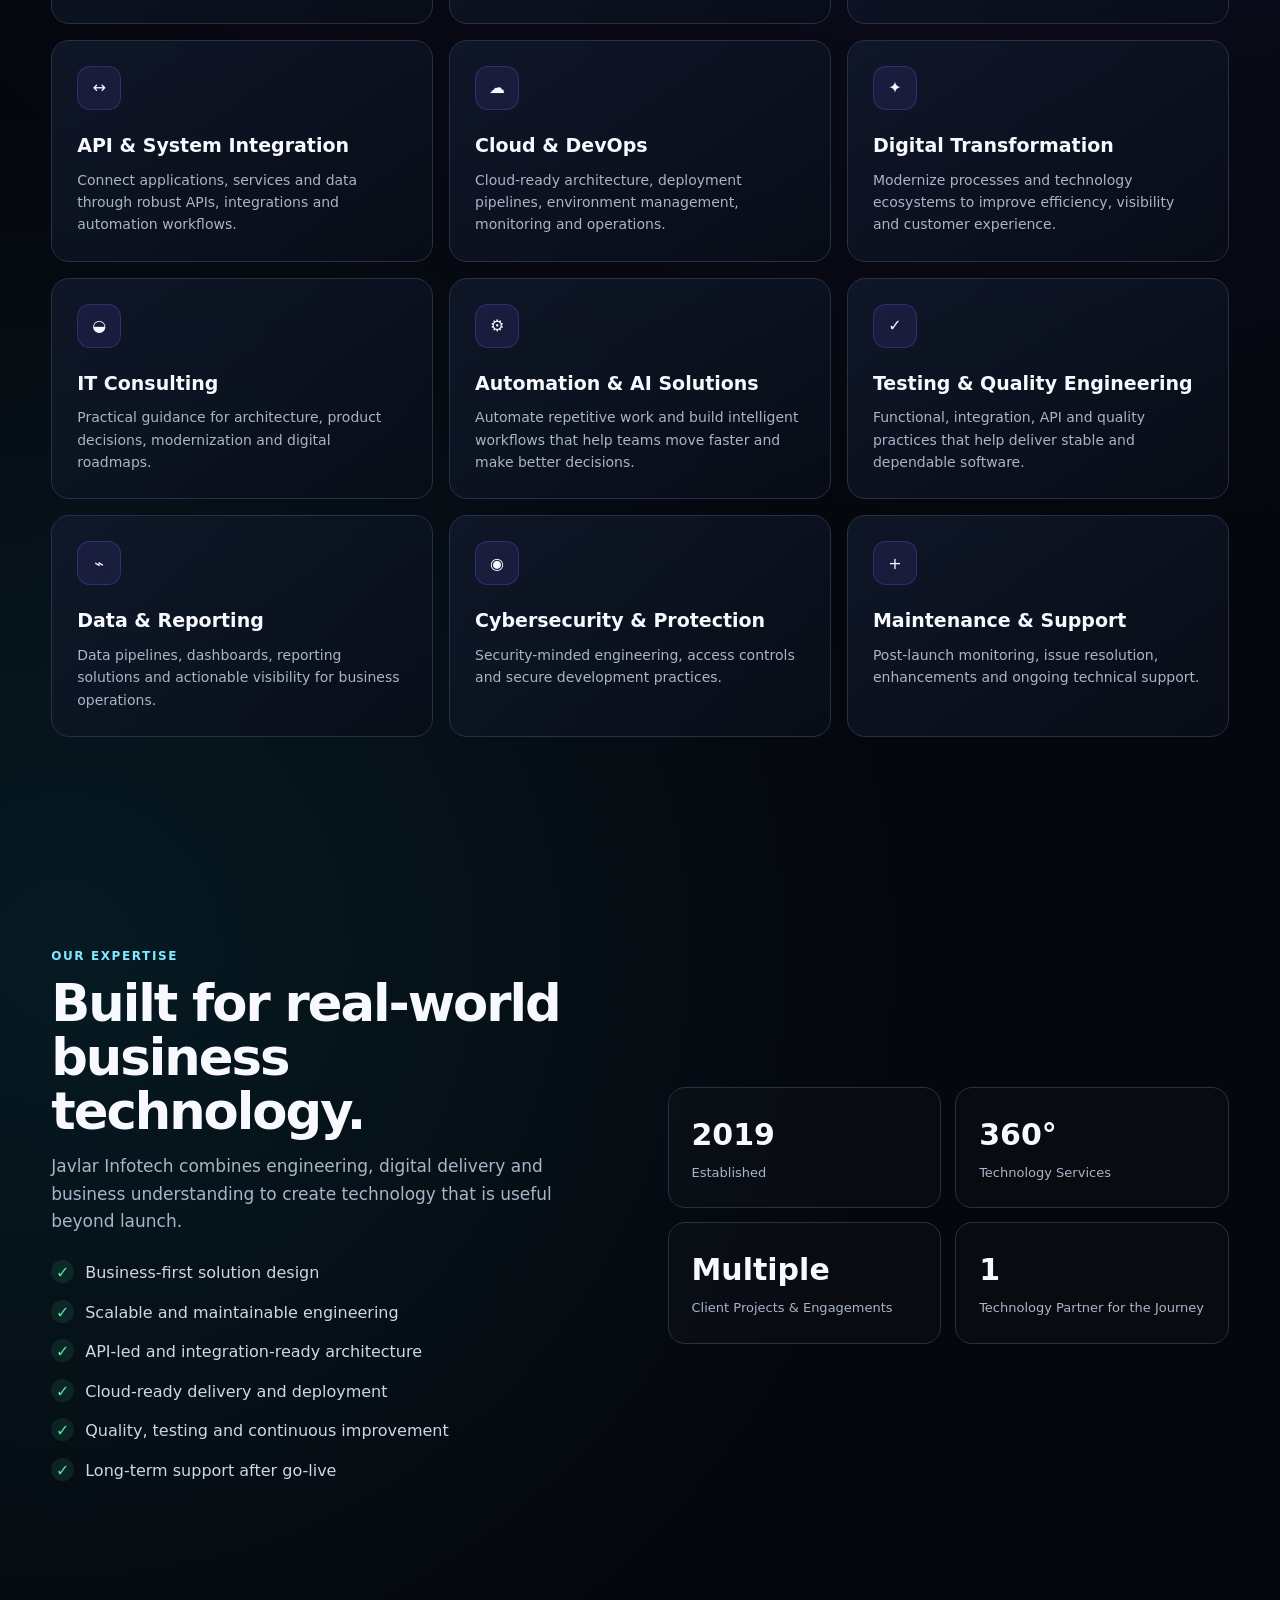
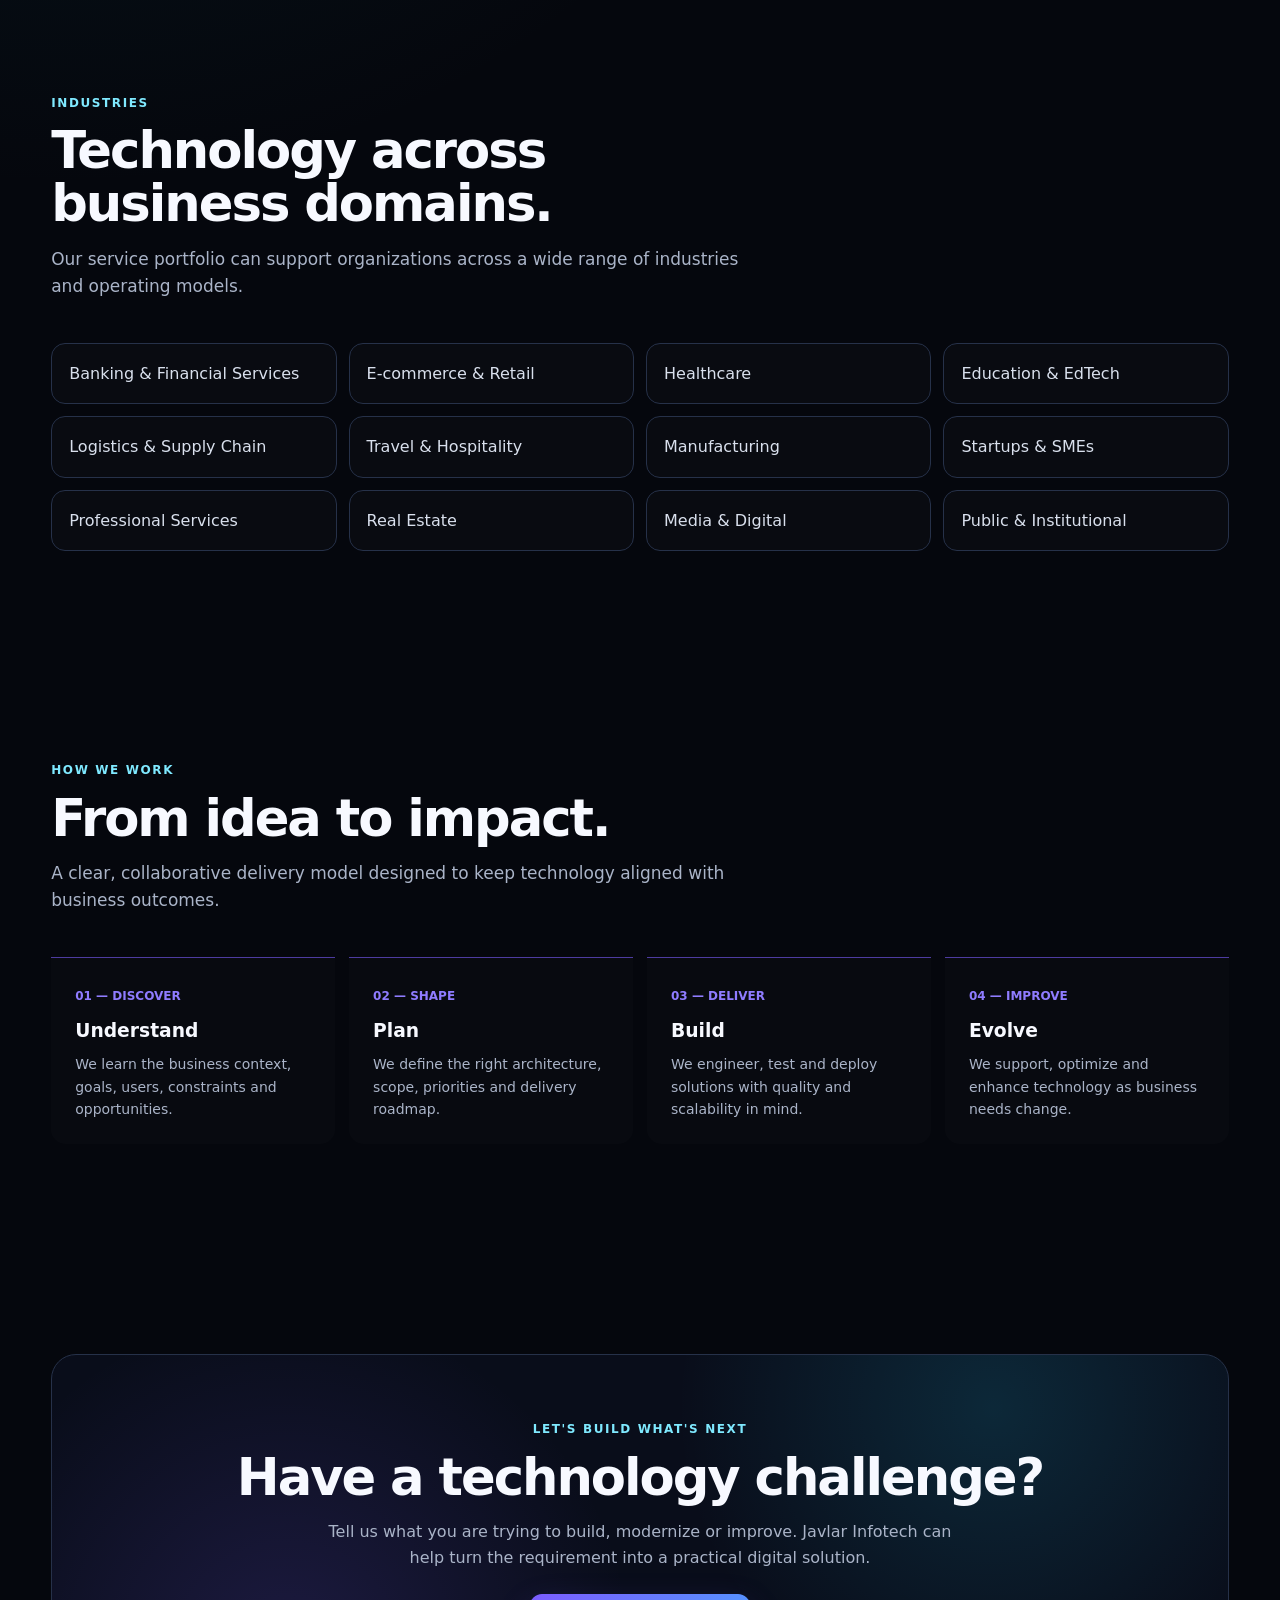
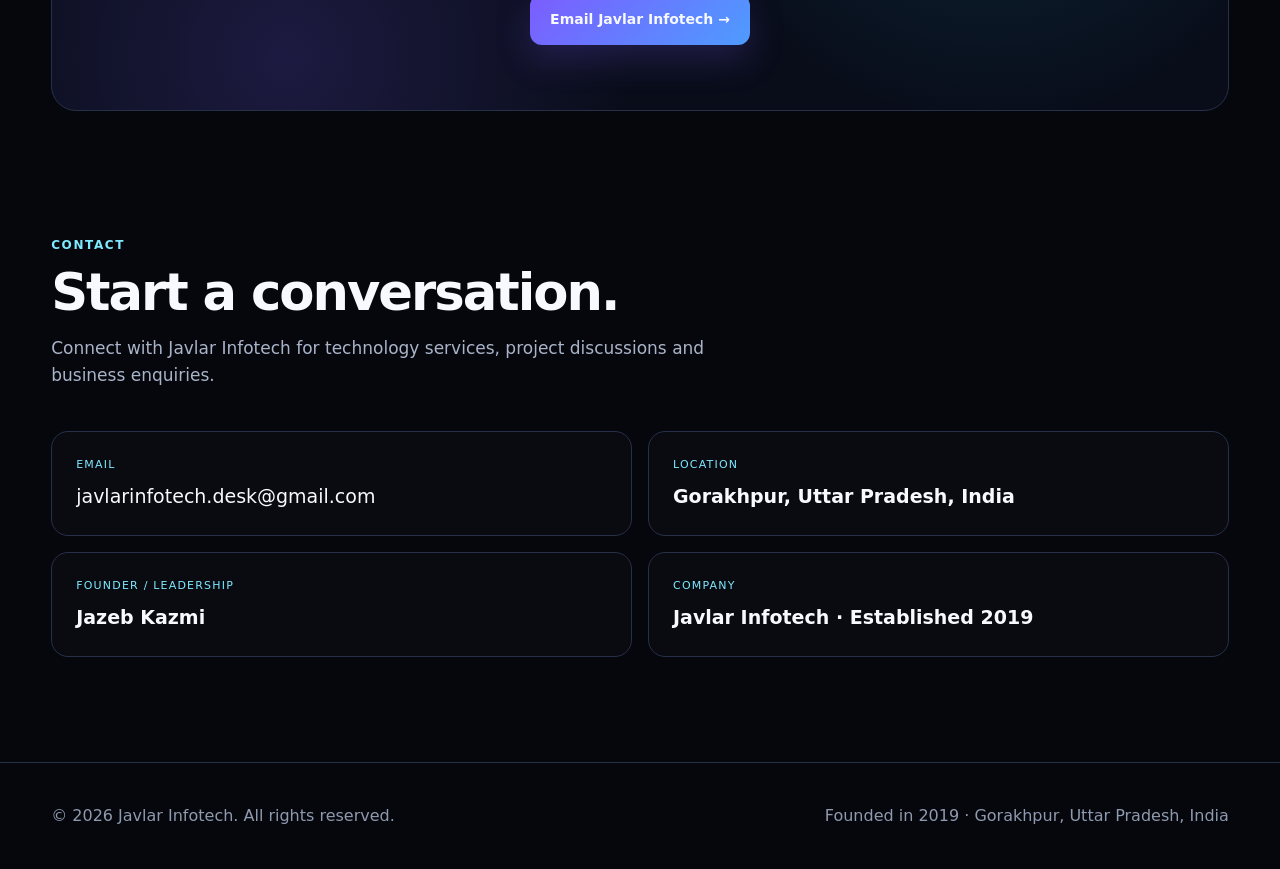
==== commit 676d0b23: "Add files via upload" ====
--- a/index.html
+++ b/index.html
@@ -1,271 +1,76 @@
-<!DOCTYPE html>
-<html lang="en">
-<head>
-<meta charset="UTF-8">
-<meta name="viewport" content="width=device-width, initial-scale=1.0">
-<meta name="theme-color" content="#080b16">
-<title>Javlar Infotech | Digital & Technology Solutions</title>
-<meta name="description" content="Javlar Infotech delivers modern web, software and digital technology solutions for growing businesses.">
+<!doctype html>
+<html lang="en"><head>
+<meta charset="utf-8"><meta name="viewport" content="width=device-width,initial-scale=1">
+<meta name="description" content="Javlar Infotech — software, web, mobile, cloud, automation, data, IT consulting and digital transformation services.">
+<title>Javlar Infotech | Technology That Moves Business Forward</title>
 <style>
-:root{
-  --bg:#070a12;--bg2:#0b1020;--panel:#101728;--ink:#f7f8fb;--muted:#a8b1c4;
-  --line:rgba(255,255,255,.11);--accent:#8b5cf6;--accent2:#2563eb;--cyan:#22d3ee;
-  --white:#fff;--max:1180px;
-}
-*{box-sizing:border-box}
-html{scroll-behavior:smooth}
-body{margin:0;background:var(--bg);color:var(--ink);font-family:Inter,ui-sans-serif,system-ui,-apple-system,BlinkMacSystemFont,"Segoe UI",Arial,sans-serif;line-height:1.6;overflow-x:hidden}
-a{text-decoration:none;color:inherit}
-button{font:inherit}
-.wrap{width:min(var(--max),calc(100% - 44px));margin:auto}
-header{position:fixed;top:0;left:0;right:0;z-index:50;border-bottom:1px solid rgba(255,255,255,.08);background:rgba(7,10,18,.72);backdrop-filter:blur(18px)}
-.nav{height:76px;display:flex;align-items:center;justify-content:space-between}
-.logo{font-size:21px;font-weight:850;letter-spacing:-.7px}
-.logo span{color:#7c8cff}
-.links{display:flex;gap:30px;align-items:center;font-size:14px;color:#dbe1ee}
-.links a{opacity:.86;transition:.2s}.links a:hover{opacity:1;color:#fff}
-.nav-cta{padding:11px 17px;border:1px solid rgba(255,255,255,.15);border-radius:999px;background:#fff;color:#0a0d16;font-weight:800}
-.menu{display:none;background:none;border:0;color:#fff;font-size:25px}
-
-.hero{min-height:850px;display:flex;align-items:center;position:relative;overflow:hidden;padding:150px 0 90px;
-background:
-radial-gradient(circle at 76% 30%,rgba(124,92,246,.24),transparent 27%),
-radial-gradient(circle at 20% 70%,rgba(34,211,238,.10),transparent 25%),
-linear-gradient(180deg,#070a12,#0a0f1d 65%,#070a12)}
-.grid-bg{position:absolute;inset:0;opacity:.28;background-image:linear-gradient(rgba(255,255,255,.045) 1px,transparent 1px),linear-gradient(90deg,rgba(255,255,255,.045) 1px,transparent 1px);background-size:55px 55px;mask-image:linear-gradient(to bottom,transparent 0,#000 18%,#000 78%,transparent 100%)}
-.orb{position:absolute;border-radius:50%;filter:blur(1px);pointer-events:none}
-.orb.one{width:420px;height:420px;right:-100px;top:150px;background:radial-gradient(circle,rgba(124,92,246,.23),transparent 65%);animation:float 9s ease-in-out infinite}
-.orb.two{width:300px;height:300px;left:-100px;bottom:40px;background:radial-gradient(circle,rgba(34,211,238,.13),transparent 65%);animation:float 11s ease-in-out infinite reverse}
-@keyframes float{50%{transform:translate3d(0,-22px,0) scale(1.04)}}
-
-.hero-grid{position:relative;z-index:2;display:grid;grid-template-columns:1.05fr .95fr;gap:75px;align-items:center}
-.kicker{display:inline-flex;gap:8px;align-items:center;color:#cbd5ff;font-size:12px;font-weight:850;letter-spacing:2px;text-transform:uppercase}
-.kicker:before{content:"";width:30px;height:1px;background:linear-gradient(90deg,var(--cyan),var(--accent))}
-h1{font-size:clamp(48px,6.2vw,82px);line-height:.98;letter-spacing:-4px;margin:20px 0 25px;max-width:760px}
-.gradient-text{background:linear-gradient(90deg,#fff 10%,#a9b7ff 55%,#9b7cff);-webkit-background-clip:text;background-clip:text;color:transparent}
-.lead{font-size:19px;color:#b5bfd2;max-width:660px}
-.actions{display:flex;gap:12px;flex-wrap:wrap;margin-top:32px}
-.btn{display:inline-flex;align-items:center;justify-content:center;gap:9px;padding:13px 19px;border-radius:10px;font-weight:800;font-size:14px;transition:.22s;border:1px solid transparent}
-.btn.primary{background:#fff;color:#080b12;box-shadow:0 12px 40px rgba(255,255,255,.10)}
-.btn.primary:hover{transform:translateY(-2px);box-shadow:0 16px 45px rgba(255,255,255,.16)}
-.btn.ghost{border-color:rgba(255,255,255,.16);color:#fff;background:rgba(255,255,255,.035)}
-.btn.ghost:hover{background:rgba(255,255,255,.08)}
-
-.hero-card{position:relative;min-height:480px;border:1px solid rgba(255,255,255,.13);border-radius:28px;background:linear-gradient(145deg,rgba(255,255,255,.075),rgba(255,255,255,.025));box-shadow:0 30px 100px rgba(0,0,0,.35);overflow:hidden;padding:25px}
-.hero-card:before{content:"";position:absolute;width:260px;height:260px;border-radius:50%;right:-70px;top:-70px;background:radial-gradient(circle,rgba(124,92,246,.45),transparent 68%)}
-.hero-card:after{content:"";position:absolute;left:-90px;bottom:-120px;width:280px;height:280px;border-radius:50%;background:radial-gradient(circle,rgba(34,211,238,.17),transparent 65%)}
-.window{position:relative;z-index:2;border:1px solid rgba(255,255,255,.12);border-radius:18px;background:rgba(5,8,16,.62);overflow:hidden}
-.window-top{height:44px;border-bottom:1px solid rgba(255,255,255,.08);display:flex;align-items:center;gap:7px;padding:0 15px}
-.dot{width:8px;height:8px;border-radius:50%;background:#596176}
-.window-body{padding:26px}
-.code-line{height:9px;border-radius:8px;background:rgba(255,255,255,.10);margin:12px 0}
-.code-line.short{width:42%}.code-line.mid{width:68%}.code-line.long{width:88%}
-.signal{margin-top:26px;display:grid;grid-template-columns:repeat(3,1fr);gap:10px}
-.signal div{padding:14px;border:1px solid rgba(255,255,255,.09);border-radius:13px;background:rgba(255,255,255,.035)}
-.signal b{font-size:22px}.signal small{display:block;color:#8f9ab0;margin-top:4px}
-.floating{position:absolute;z-index:3;right:16px;bottom:20px;padding:14px 16px;border:1px solid rgba(255,255,255,.14);border-radius:15px;background:rgba(13,18,32,.85);backdrop-filter:blur(10px);box-shadow:0 20px 50px rgba(0,0,0,.35)}
-.floating span{display:block;color:#7dd3fc;font-size:11px;font-weight:800;letter-spacing:1px;text-transform:uppercase}.floating b{font-size:15px}
-
-.trust{border-top:1px solid var(--line);border-bottom:1px solid var(--line);background:#090d18}
-.trust-row{display:grid;grid-template-columns:repeat(4,1fr);gap:1px}
-.trust-item{padding:30px 24px;border-right:1px solid var(--line)}
-.trust-item:last-child{border-right:0}.trust-item b{font-size:28px}.trust-item span{display:block;color:#8f9ab0;font-size:13px;margin-top:4px}
-
-section{padding:105px 0;position:relative}
-.section-kicker{color:#9ea9ff;font-size:12px;letter-spacing:2px;font-weight:850;text-transform:uppercase}
-.section-title{font-size:clamp(34px,4vw,54px);line-height:1.02;letter-spacing:-2.4px;margin:12px 0 16px}
-.section-copy{color:#a8b1c4;max-width:700px;font-size:17px}
-.head-row{display:flex;justify-content:space-between;gap:30px;align-items:end;margin-bottom:45px}
-
-.services{background:linear-gradient(180deg,#0a0f1b,#080b13)}
-.service-grid{display:grid;grid-template-columns:repeat(3,1fr);gap:16px}
-.service{min-height:270px;padding:28px;border:1px solid var(--line);border-radius:18px;background:rgba(255,255,255,.025);transition:.25s;position:relative;overflow:hidden}
-.service:before{content:"";position:absolute;inset:0;background:radial-gradient(circle at 10% 0,rgba(124,92,246,.12),transparent 35%);opacity:0;transition:.25s}
-.service:hover{transform:translateY(-5px);border-color:rgba(139,92,246,.4);background:rgba(255,255,255,.045)}
-.service:hover:before{opacity:1}
-.num{color:#68738a;font-size:12px;font-weight:850;letter-spacing:1px}
-.service h3{font-size:22px;margin:48px 0 10px}.service p{color:#9ea8bb;font-size:14px;margin:0}
-.service a{display:inline-block;margin-top:22px;color:#dbe2ff;font-size:13px;font-weight:800}
-
-.split{display:grid;grid-template-columns:1fr 1fr;gap:70px;align-items:center}
-.cap-list{display:grid;gap:13px;margin-top:28px}
-.cap{display:flex;gap:14px;padding:15px 0;border-bottom:1px solid var(--line)}
-.cap i{width:27px;height:27px;border-radius:8px;background:linear-gradient(135deg,rgba(124,92,246,.3),rgba(34,211,238,.16));border:1px solid rgba(255,255,255,.1);display:grid;place-items:center;font-style:normal;color:#d9ddff;font-size:12px}
-.cap b{font-size:14px}.cap span{display:block;color:#8994a9;font-size:13px;margin-top:2px}
-.panel{border:1px solid var(--line);border-radius:24px;background:linear-gradient(145deg,#10182b,#0a0e18);padding:34px;min-height:390px;position:relative;overflow:hidden}
-.panel .ring{position:absolute;width:310px;height:310px;border-radius:50%;border:1px solid rgba(139,92,246,.22);right:-90px;top:-70px}
-.panel .ring:after{content:"";position:absolute;inset:35px;border:1px solid rgba(34,211,238,.16);border-radius:50%}
-.panel-content{position:relative;z-index:2}.panel h3{font-size:28px;margin:0 0 12px}.panel p{color:#9da8bb}.tagrow{display:flex;flex-wrap:wrap;gap:8px;margin-top:26px}.tag{border:1px solid var(--line);padding:8px 11px;border-radius:999px;color:#c6cee0;font-size:12px;background:rgba(255,255,255,.025)}
-
-.process{background:#0a0e18}
-.process-grid{display:grid;grid-template-columns:repeat(4,1fr);gap:14px}
-.step{padding:25px;border-top:1px solid rgba(255,255,255,.16)}
-.step .n{font-size:12px;color:#8290a8;font-weight:850}.step h3{margin:24px 0 8px;font-size:18px}.step p{color:#8f9ab0;font-size:13px}
-
-.cta{padding:110px 0;background:
-radial-gradient(circle at 50% 0,rgba(124,92,246,.24),transparent 42%),
-linear-gradient(180deg,#0a0e18,#070a12)}
-.cta-box{border:1px solid rgba(255,255,255,.13);border-radius:26px;padding:60px;text-align:center;background:rgba(255,255,255,.025)}
-.cta-box h2{font-size:clamp(36px,5vw,62px);line-height:1;letter-spacing:-2.8px;margin:0 0 16px}.cta-box p{color:#a8b1c4;margin:0 auto;max-width:650px}.cta-box .actions{justify-content:center}
-
-footer{border-top:1px solid var(--line);background:#05070d;padding:25px 0;color:#7f8a9f;font-size:13px}
-.footer{display:flex;justify-content:space-between;gap:20px;flex-wrap:wrap}.footer strong{color:#dce2ef}
-
-@media(max-width:900px){
-  .links{display:none}.menu{display:block}.nav-cta{display:none}
-  .hero{min-height:auto;padding:130px 0 70px}.hero-grid,.split{grid-template-columns:1fr;gap:45px}
-  h1{letter-spacing:-3px}.hero-card{min-height:390px}.trust-row{grid-template-columns:repeat(2,1fr)}
-  .trust-item:nth-child(2){border-right:0}.trust-item{border-bottom:1px solid var(--line)}
-  .service-grid{grid-template-columns:1fr 1fr}.process-grid{grid-template-columns:1fr 1fr}
-  .head-row{display:block}.section-copy{margin-top:15px}
-}
-@media(max-width:620px){
-  .wrap{width:min(var(--max),calc(100% - 30px))}.hero{padding-top:115px}
-  h1{font-size:47px;letter-spacing:-2.5px}.lead{font-size:17px}.hero-card{min-height:330px;padding:15px}
-  .window-body{padding:20px}.signal{grid-template-columns:1fr}.signal div{padding:10px}
-  .floating{right:10px;bottom:10px}.service-grid,.process-grid,.trust-row{grid-template-columns:1fr}
-  .trust-item{border-right:0}.cta-box{padding:38px 22px}.section-title{letter-spacing:-1.8px}
-}
-</style>
-</head>
-<body>
-
-<header>
-  <div class="wrap nav">
-    <a class="logo" href="#home">Javlar <span>Infotech</span></a>
-    <nav class="links">
-      <a href="#home">Home</a><a href="#services">Services</a><a href="#capabilities">Capabilities</a><a href="#process">How we work</a><a href="#contact">Contact</a>
-    </nav>
-    <a class="nav-cta" href="#contact">Let's talk →</a>
-    <button class="menu" aria-label="Menu" onclick="document.querySelector('.links').classList.toggle('mobile')">☰</button>
-  </div>
-</header>
+:root{--bg:#05070d;--bg2:#0b1020;--card:#10182a;--line:#263149;--text:#f7f9ff;--muted:#aab4c8;--a:#7c5cff;--b:#21d8ff}
+*{box-sizing:border-box;margin:0;padding:0}html{scroll-behavior:smooth}body{font-family:Inter,system-ui,Segoe UI,Arial,sans-serif;color:var(--text);background:radial-gradient(circle at 85% 10%,#33207055,transparent 30%),radial-gradient(circle at 5% 45%,#0c6b7d30,transparent 25%),var(--bg);line-height:1.6}a{color:inherit;text-decoration:none}.wrap{width:min(92%,1180px);margin:auto}
+header{position:fixed;inset:0 0 auto;z-index:20;background:#05070dcc;backdrop-filter:blur(16px);border-bottom:1px solid var(--line)}
+.nav{height:76px;display:flex;align-items:center;justify-content:space-between}.brand{display:flex;align-items:center;gap:11px;font-weight:800}.logo{width:38px;height:38px;border-radius:11px;display:grid;place-items:center;background:linear-gradient(135deg,var(--a),var(--b));font-weight:900}.links{display:flex;gap:27px;color:#cbd4e5;font-size:14px}.links a:hover{color:#fff}.menu{display:none;background:none;border:0;color:#fff;font-size:25px}
+.hero{min-height:870px;padding-top:145px;display:flex;align-items:center;position:relative;overflow:hidden}.grid{position:absolute;inset:0;background-image:linear-gradient(#ffffff08 1px,transparent 1px),linear-gradient(90deg,#ffffff08 1px,transparent 1px);background-size:55px 55px;mask-image:linear-gradient(#000,transparent 82%);animation:move 18s linear infinite}.orb{position:absolute;border-radius:50%;filter:blur(3px)}.orb1{width:440px;height:440px;right:-100px;top:100px;background:radial-gradient(circle,#7c5cff4d,transparent 68%);animation:f 7s ease-in-out infinite}.orb2{width:350px;height:350px;left:-140px;top:430px;background:radial-gradient(circle,#21d8ff30,transparent 68%);animation:f 9s ease-in-out infinite reverse}
+.heroContent{position:relative;z-index:2;max-width:820px}.pill{display:inline-flex;gap:8px;align-items:center;border:1px solid var(--line);border-radius:999px;padding:8px 12px;color:#d1d9e9;font-size:12px;text-transform:uppercase;letter-spacing:1.3px}.dot{width:7px;height:7px;border-radius:50%;background:#48e4a4;box-shadow:0 0 12px #48e4a4}
+h1{font-size:clamp(50px,7vw,88px);line-height:.98;letter-spacing:-4px;margin:24px 0}.grad{background:linear-gradient(100deg,#fff,#ae9aff 55%,#60e9ff);-webkit-background-clip:text;color:transparent}.hero p{color:var(--muted);font-size:19px;max-width:720px}.actions{display:flex;gap:13px;flex-wrap:wrap;margin-top:30px}.btn{display:inline-block;padding:14px 20px;border:1px solid var(--line);border-radius:12px;font-weight:750;font-size:14px}.primary{border:0;background:linear-gradient(135deg,var(--a),#4e9cff);box-shadow:0 14px 35px #7c5cff35}.panel{margin-top:58px;border:1px solid var(--line);border-radius:22px;padding:18px;background:#0e1627cc;box-shadow:0 30px 80px #0008}.dots{display:flex;gap:7px;padding:5px 0 15px}.dots i{width:8px;height:8px;border-radius:50%;background:#778299}.dash{display:grid;grid-template-columns:1.3fr .7fr;gap:13px}.mock{min-height:135px;border:1px solid var(--line);border-radius:14px;padding:18px;background:#ffffff04}.mock h4{font-size:13px;color:#cbd5e6;margin-bottom:12px}.bars{height:80px;display:flex;align-items:end;gap:8px}.bar{width:12%;border-radius:5px 5px 2px 2px;background:linear-gradient(#21d8ff,#7c5cff)}.metric{font-size:27px;font-weight:800}.metric small{font-size:11px;color:#7fe9ff}
+section{padding:105px 0}.head{max-width:720px;margin-bottom:42px}.kicker{color:#7fe9ff;text-transform:uppercase;letter-spacing:1.6px;font-size:12px;font-weight:800}h2{font-size:clamp(35px,4vw,54px);line-height:1.05;letter-spacing:-2px;margin:11px 0 15px}.head p{color:var(--muted);font-size:17px}
+.cards{display:grid;grid-template-columns:repeat(3,1fr);gap:16px}.card{padding:25px;min-height:215px;border:1px solid var(--line);border-radius:18px;background:linear-gradient(145deg,#111a2dcc,#080d18cc);transition:.25s}.card:hover{transform:translateY(-5px);border-color:#7c5cff88}.icon{width:44px;height:44px;border-radius:13px;display:grid;place-items:center;background:#7c5cff1c;border:1px solid #7c5cff45;margin-bottom:20px}.card h3{font-size:19px;margin-bottom:8px}.card p{color:var(--muted);font-size:14px}
+.split{display:grid;grid-template-columns:1fr 1fr;gap:55px;align-items:center}.list{display:grid;gap:14px;margin-top:25px}.list div{display:flex;gap:11px;color:#ced7e7}.check{width:23px;height:23px;flex:none;border-radius:50%;display:grid;place-items:center;background:#44e3a11a;color:#55e6a5}.stats{display:grid;grid-template-columns:1fr 1fr;gap:14px}.stat{padding:23px;border:1px solid var(--line);border-radius:17px;background:#ffffff04}.stat strong{font-size:30px;display:block}.stat span{font-size:13px;color:var(--muted)}
+.industries{display:grid;grid-template-columns:repeat(4,1fr);gap:12px}.industries div{padding:17px;border:1px solid var(--line);border-radius:14px;background:#ffffff04;color:#d9e0ed}.process{display:grid;grid-template-columns:repeat(4,1fr);gap:14px}.step{padding:24px;border-top:1px solid #7c5cff99;border-radius:0 0 15px 15px;background:#ffffff04}.step b{font-size:12px;color:#8f7cff}.step h3{margin:9px 0 7px}.step p{color:var(--muted);font-size:14px}
+.cta{padding:65px;border:1px solid var(--line);border-radius:25px;text-align:center;background:radial-gradient(circle at 80% 15%,#21d8ff22,transparent 32%),radial-gradient(circle at 20% 85%,#7c5cff2b,transparent 35%),#0a101dcc}.cta p{max-width:650px;color:var(--muted);margin:0 auto 24px}.contact{display:grid;grid-template-columns:1fr 1fr;gap:16px}.box{padding:24px;border:1px solid var(--line);border-radius:17px;background:#ffffff04}.box span{display:block;color:#7fe9ff;text-transform:uppercase;letter-spacing:1.2px;font-size:11px;margin-bottom:7px}.box strong,.box a{font-size:19px}
+footer{padding:40px 0;border-top:1px solid var(--line);color:#8f9aae}.foot{display:flex;justify-content:space-between;gap:15px}
+@keyframes move{to{background-position:55px 55px}}@keyframes f{50%{transform:translate(12px,-24px)}}
+@media(max-width:850px){.links{display:none;position:absolute;top:76px;left:0;right:0;padding:18px 5%;background:#05070df7;flex-direction:column}.links.open{display:flex}.menu{display:block}.cards{grid-template-columns:1fr 1fr}.split,.contact{grid-template-columns:1fr}.process{grid-template-columns:1fr 1fr}.industries{grid-template-columns:1fr 1fr}}
+@media(max-width:560px){h1{letter-spacing:-2.5px}.hero p{font-size:16px}.cards,.process,.industries,.stats{grid-template-columns:1fr}.dash{grid-template-columns:1fr}.cta{padding:42px 22px}.foot{flex-direction:column}}
+</style></head><body>
+<header><div class="wrap nav"><a class="brand" href="#home"><div class="logo">J</div><span>Javlar Infotech</span></a><nav class="links" id="links"><a href="#home">Home</a><a href="#services">Services</a><a href="#expertise">Expertise</a><a href="#industries">Industries</a><a href="#approach">How We Work</a><a href="#contact">Contact</a></nav><button class="menu" onclick="links.classList.toggle('open')">☰</button></div></header>
 
 <main id="home">
-<section class="hero">
-  <div class="grid-bg"></div><div class="orb one"></div><div class="orb two"></div>
-  <div class="wrap hero-grid">
-    <div>
-      <div class="kicker">Digital • Technology • Business</div>
-      <h1>Technology that <span class="gradient-text">moves business forward.</span></h1>
-      <p class="lead">Javlar Infotech helps businesses build better digital experiences, streamline technology and turn practical ideas into reliable solutions.</p>
-      <div class="actions">
-        <a class="btn primary" href="#contact">Start a conversation →</a>
-        <a class="btn ghost" href="#services">Explore capabilities</a>
-      </div>
-    </div>
-    <div class="hero-card">
-      <div class="window">
-        <div class="window-top"><span class="dot"></span><span class="dot"></span><span class="dot"></span></div>
-        <div class="window-body">
-          <div style="color:#aab5ff;font-size:12px;font-weight:800;letter-spacing:1.5px">JAVLAR DIGITAL WORKSPACE</div>
-          <div class="code-line long"></div><div class="code-line mid"></div><div class="code-line short"></div>
-          <div class="signal">
-            <div><b>Web</b><small>Modern experiences</small></div>
-            <div><b>Cloud</b><small>Scalable systems</small></div>
-            <div><b>Data</b><small>Useful insights</small></div>
-          </div>
-        </div>
-      </div>
-      <div class="floating"><span>Approach</span><b>Build • Improve • Grow</b></div>
-    </div>
-  </div>
-</section>
+<section class="hero"><div class="grid"></div><div class="orb orb1"></div><div class="orb orb2"></div><div class="wrap"><div class="heroContent">
+<div class="pill"><span class="dot"></span> Technology & Digital Solutions · Since 2019</div>
+<h1>Technology that <span class="grad">moves business forward.</span></h1>
+<p>Javlar Infotech delivers end-to-end technology solutions for businesses that want to build, modernize, automate and scale — from digital experiences and software to cloud, data and IT transformation.</p>
+<div class="actions"><a class="btn primary" href="#contact">Start a Conversation →</a><a class="btn" href="#services">Explore Services</a></div>
+<div class="panel"><div class="dots"><i></i><i></i><i></i></div><div class="dash"><div class="mock"><h4>Digital Delivery Overview</h4><div class="bars"><div class="bar" style="height:38%"></div><div class="bar" style="height:55%"></div><div class="bar" style="height:48%"></div><div class="bar" style="height:72%"></div><div class="bar" style="height:64%"></div><div class="bar" style="height:88%"></div><div class="bar" style="height:78%"></div></div></div><div class="mock"><h4>Technology Focus</h4><div class="metric">End-to-End<br><small>Digital Engineering</small></div></div></div></div>
+</div></div></section>
 
-<section class="trust">
-  <div class="wrap trust-row">
-    <div class="trust-item"><b>01</b><span>Business-first thinking</span></div>
-    <div class="trust-item"><b>02</b><span>Modern digital delivery</span></div>
-    <div class="trust-item"><b>03</b><span>Clear communication</span></div>
-    <div class="trust-item"><b>04</b><span>Long-term support</span></div>
-  </div>
-</section>
+<section id="services"><div class="wrap"><div class="head"><div class="kicker">What we do</div><h2>One technology partner. Multiple capabilities.</h2><p>From strategy to implementation and ongoing support, we bring together the capabilities needed to solve modern business technology challenges.</p></div>
+<div class="cards">
+<div class="card"><div class="icon">⌘</div><h3>Software Development</h3><p>Custom business software, enterprise applications, backend systems and scalable platforms tailored to your workflows.</p></div>
+<div class="card"><div class="icon">◈</div><h3>Web Development</h3><p>Corporate websites, portals, e-commerce experiences and responsive digital products built for performance.</p></div>
+<div class="card"><div class="icon">▣</div><h3>Mobile App Development</h3><p>Modern mobile experiences designed for usability, reliability and business growth across platforms.</p></div>
+<div class="card"><div class="icon">↔</div><h3>API & System Integration</h3><p>Connect applications, services and data through robust APIs, integrations and automation workflows.</p></div>
+<div class="card"><div class="icon">☁</div><h3>Cloud & DevOps</h3><p>Cloud-ready architecture, deployment pipelines, environment management, monitoring and operations.</p></div>
+<div class="card"><div class="icon">✦</div><h3>Digital Transformation</h3><p>Modernize processes and technology ecosystems to improve efficiency, visibility and customer experience.</p></div>
+<div class="card"><div class="icon">◒</div><h3>IT Consulting</h3><p>Practical guidance for architecture, product decisions, modernization and digital roadmaps.</p></div>
+<div class="card"><div class="icon">⚙</div><h3>Automation & AI Solutions</h3><p>Automate repetitive work and build intelligent workflows that help teams move faster and make better decisions.</p></div>
+<div class="card"><div class="icon">✓</div><h3>Testing & Quality Engineering</h3><p>Functional, integration, API and quality practices that help deliver stable and dependable software.</p></div>
+<div class="card"><div class="icon">⌁</div><h3>Data & Reporting</h3><p>Data pipelines, dashboards, reporting solutions and actionable visibility for business operations.</p></div>
+<div class="card"><div class="icon">◉</div><h3>Cybersecurity & Protection</h3><p>Security-minded engineering, access controls and secure development practices.</p></div>
+<div class="card"><div class="icon">+</div><h3>Maintenance & Support</h3><p>Post-launch monitoring, issue resolution, enhancements and ongoing technical support.</p></div>
+</div></div></section>
 
-<section class="services" id="services">
-  <div class="wrap">
-    <div class="head-row">
-      <div><div class="section-kicker">What we do</div><h2 class="section-title">Capabilities built around your goals.</h2></div>
-      <p class="section-copy">From a polished company website to practical software and digital support, we focus on solutions that are useful, scalable and easy to maintain.</p>
-    </div>
-    <div class="service-grid">
-      <article class="service"><div class="num">01 / WEB</div><h3>Web & Digital Experiences</h3><p>Professional corporate websites, landing pages and responsive digital experiences designed for trust and conversion.</p><a href="#contact">Discuss a website →</a></article>
-      <article class="service"><div class="num">02 / SOFTWARE</div><h3>Software Solutions</h3><p>Business-focused applications and workflows tailored to real operational requirements.</p><a href="#contact">Discuss a solution →</a></article>
-      <article class="service"><div class="num">03 / SUPPORT</div><h3>Technology Support</h3><p>Ongoing improvements, troubleshooting and technology guidance to keep digital operations moving.</p><a href="#contact">Get support →</a></article>
-      <article class="service"><div class="num">04 / AUTOMATION</div><h3>Digital Automation</h3><p>Reduce repetitive work with practical automation ideas, integrations and streamlined processes.</p><a href="#contact">Explore automation →</a></article>
-      <article class="service"><div class="num">05 / DATA</div><h3>Data & Reporting</h3><p>Clear dashboards, reporting workflows and data solutions that help teams make better decisions.</p><a href="#contact">Discuss data →</a></article>
-      <article class="service"><div class="num">06 / CONSULTING</div><h3>Technology Consulting</h3><p>Understand the problem, choose the right technology and create a practical path from idea to implementation.</p><a href="#contact">Talk to us →</a></article>
-    </div>
-  </div>
-</section>
+<section id="expertise"><div class="wrap split"><div><div class="kicker">Our expertise</div><h2>Built for real-world business technology.</h2><p style="color:var(--muted);font-size:17px">Javlar Infotech combines engineering, digital delivery and business understanding to create technology that is useful beyond launch.</p><div class="list"><div><span class="check">✓</span><span>Business-first solution design</span></div><div><span class="check">✓</span><span>Scalable and maintainable engineering</span></div><div><span class="check">✓</span><span>API-led and integration-ready architecture</span></div><div><span class="check">✓</span><span>Cloud-ready delivery and deployment</span></div><div><span class="check">✓</span><span>Quality, testing and continuous improvement</span></div><div><span class="check">✓</span><span>Long-term support after go-live</span></div></div></div>
+<div class="stats"><div class="stat"><strong>2019</strong><span>Established</span></div><div class="stat"><strong>360°</strong><span>Technology Services</span></div><div class="stat"><strong>Multiple</strong><span>Client Projects & Engagements</span></div><div class="stat"><strong>1</strong><span>Technology Partner for the Journey</span></div></div></div></section>
 
-<section id="capabilities">
-  <div class="wrap split">
-    <div>
-      <div class="section-kicker">Why Javlar</div>
-      <h2 class="section-title">Less complexity. More useful technology.</h2>
-      <p class="section-copy">We keep the focus on business outcomes: a better customer experience, smoother operations and technology that can grow with you.</p>
-      <div class="cap-list">
-        <div class="cap"><i>01</i><div><b>Business-focused approach</b><span>Technology choices start with the business problem.</span></div></div>
-        <div class="cap"><i>02</i><div><b>Modern & responsive</b><span>Solutions designed for today's devices and workflows.</span></div></div>
-        <div class="cap"><i>03</i><div><b>Clear communication</b><span>Simple explanations, visible progress and practical decisions.</span></div></div>
-        <div class="cap"><i>04</i><div><b>Long-term mindset</b><span>Build today without making tomorrow unnecessarily difficult.</span></div></div>
-      </div>
-    </div>
-    <div class="panel">
-      <div class="ring"></div>
-      <div class="panel-content">
-        <div class="section-kicker">Technology landscape</div>
-        <h3>From idea to digital delivery.</h3>
-        <p>We can help shape the right combination of web, software, automation, data and support for your business.</p>
-        <div class="tagrow">
-          <span class="tag">Web</span><span class="tag">Software</span><span class="tag">APIs</span><span class="tag">Cloud</span><span class="tag">Automation</span><span class="tag">Data</span><span class="tag">Digital Support</span>
-        </div>
-      </div>
-    </div>
-  </div>
-</section>
+<section id="industries"><div class="wrap"><div class="head"><div class="kicker">Industries</div><h2>Technology across business domains.</h2><p>Our service portfolio can support organizations across a wide range of industries and operating models.</p></div><div class="industries">
+<div>Banking & Financial Services</div><div>E-commerce & Retail</div><div>Healthcare</div><div>Education & EdTech</div><div>Logistics & Supply Chain</div><div>Travel & Hospitality</div><div>Manufacturing</div><div>Startups & SMEs</div><div>Professional Services</div><div>Real Estate</div><div>Media & Digital</div><div>Public & Institutional</div>
+</div></div></section>
 
-<section class="process" id="process">
-  <div class="wrap">
-    <div class="head-row">
-      <div><div class="section-kicker">How we work</div><h2 class="section-title">A simple path from problem to solution.</h2></div>
-      <p class="section-copy">A straightforward process keeps projects focused and makes progress easy to understand.</p>
-    </div>
-    <div class="process-grid">
-      <div class="step"><div class="n">01 — DISCOVER</div><h3>Understand</h3><p>We understand your business, users, goals and the problem worth solving.</p></div>
-      <div class="step"><div class="n">02 — PLAN</div><h3>Shape</h3><p>We define the right scope, priorities and technology approach.</p></div>
-      <div class="step"><div class="n">03 — BUILD</div><h3>Deliver</h3><p>We build, test and refine the solution with clear milestones.</p></div>
-      <div class="step"><div class="n">04 — GROW</div><h3>Improve</h3><p>We support improvements as your business and technology needs evolve.</p></div>
-    </div>
-  </div>
-</section>
+<section id="approach"><div class="wrap"><div class="head"><div class="kicker">How we work</div><h2>From idea to impact.</h2><p>A clear, collaborative delivery model designed to keep technology aligned with business outcomes.</p></div><div class="process">
+<div class="step"><b>01 — DISCOVER</b><h3>Understand</h3><p>We learn the business context, goals, users, constraints and opportunities.</p></div>
+<div class="step"><b>02 — SHAPE</b><h3>Plan</h3><p>We define the right architecture, scope, priorities and delivery roadmap.</p></div>
+<div class="step"><b>03 — DELIVER</b><h3>Build</h3><p>We engineer, test and deploy solutions with quality and scalability in mind.</p></div>
+<div class="step"><b>04 — IMPROVE</b><h3>Evolve</h3><p>We support, optimize and enhance technology as business needs change.</p></div>
+</div></div></section>
 
-<section class="cta" id="contact">
-  <div class="wrap">
-    <div class="cta-box">
-      <div class="section-kicker">Let's build something useful</div>
-      <h2>Have a technology idea?</h2>
-      <p>Tell us what you are trying to build, improve or automate. We will discuss the next practical step.</p>
-      <div class="actions">
-        <a class="btn primary" href="mailto:info@javlarinfotech.in?subject=Javlar%20Infotech%20Enquiry">Email Javlar Infotech →</a>
-        <a class="btn ghost" href="https://wa.me/919410000000">WhatsApp us</a>
-      </div>
-      <p style="margin-top:25px;font-size:13px">Javlar Infotech · Gorakhpur, Uttar Pradesh, India · info@javlarinfotech.in</p>
-    </div>
-  </div>
-</section>
+<section><div class="wrap"><div class="cta"><div class="kicker">Let's build what's next</div><h2>Have a technology challenge?</h2><p>Tell us what you are trying to build, modernize or improve. Javlar Infotech can help turn the requirement into a practical digital solution.</p><a class="btn primary" href="mailto:javlarinfotech.desk@gmail.com?subject=Technology%20Enquiry%20-%20Javlar%20Infotech">Email Javlar Infotech →</a></div></div></section>
+
+<section id="contact" style="padding-top:20px"><div class="wrap"><div class="head"><div class="kicker">Contact</div><h2>Start a conversation.</h2><p>Connect with Javlar Infotech for technology services, project discussions and business enquiries.</p></div><div class="contact">
+<div class="box"><span>Email</span><a href="mailto:javlarinfotech.desk@gmail.com">javlarinfotech.desk@gmail.com</a></div>
+<div class="box"><span>Location</span><strong>Gorakhpur, Uttar Pradesh, India</strong></div>
+<div class="box"><span>Founder / Leadership</span><strong>Jazeb Kazmi</strong></div>
+<div class="box"><span>Company</span><strong>Javlar Infotech · Established 2019</strong></div>
+</div></div></section>
 </main>
-
-<footer>
-  <div class="wrap footer">
-    <div>© 2026 <strong>Javlar Infotech</strong>. All rights reserved.</div>
-    <div>javlarinfotech.in</div>
-  </div>
-</footer>
-
-<style>
-.links.mobile{display:flex;position:absolute;top:76px;left:15px;right:15px;flex-direction:column;gap:0;padding:10px;background:rgba(10,14,24,.97);border:1px solid rgba(255,255,255,.12);border-radius:14px;box-shadow:0 20px 50px rgba(0,0,0,.4)}
-.links.mobile a{padding:13px}
-</style>
-</body>
-</html>
+<footer><div class="wrap foot"><div>© 2026 Javlar Infotech. All rights reserved.</div><div>Founded in 2019 · Gorakhpur, Uttar Pradesh, India</div></div></footer>
+<script>const links=document.getElementById('links');document.querySelectorAll('.links a').forEach(a=>a.addEventListener('click',()=>links.classList.remove('open')));</script>
+</body></html>
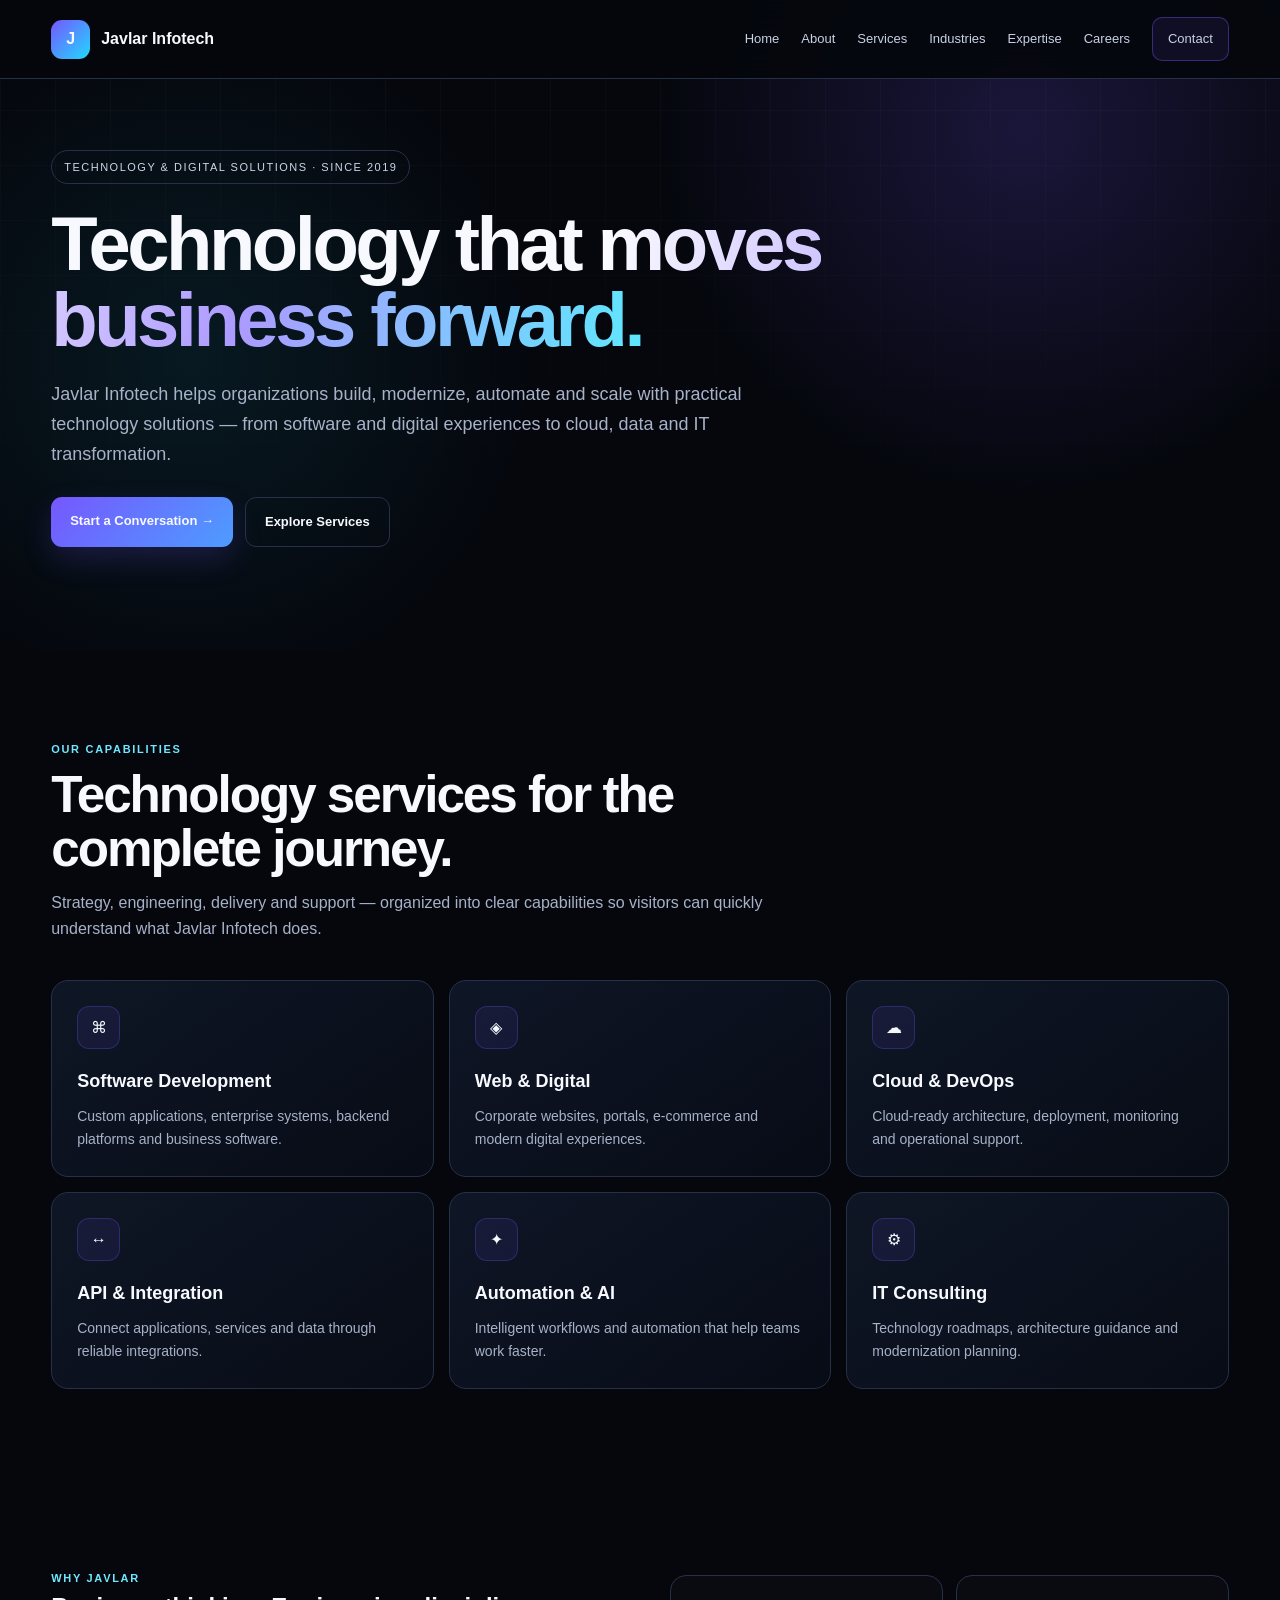
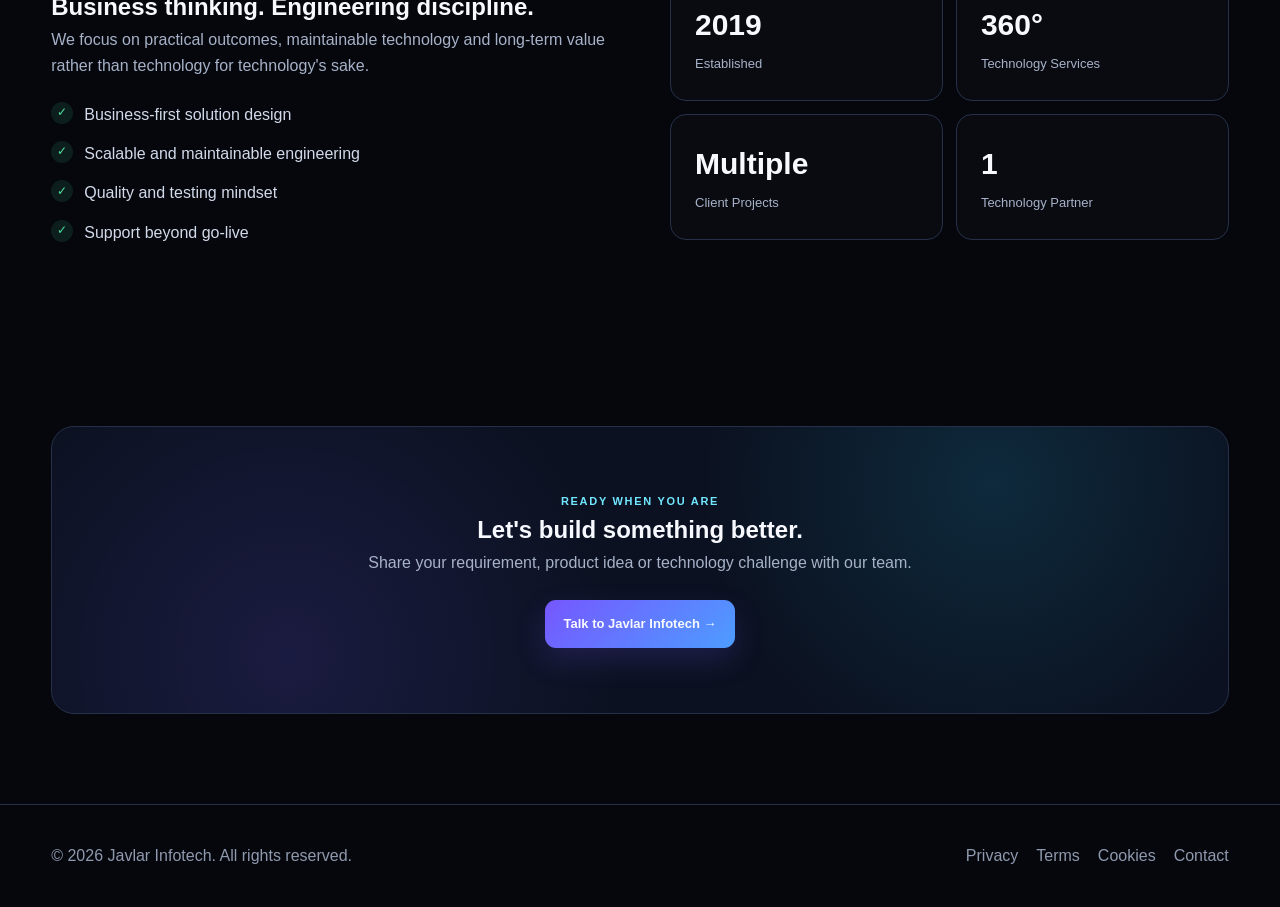
==== commit 9c49cada: "Add multi-page Javlar Infotech website" ====
--- a/index.html
+++ b/index.html
@@ -1,76 +1,26 @@
-<!doctype html>
-<html lang="en"><head>
-<meta charset="utf-8"><meta name="viewport" content="width=device-width,initial-scale=1">
-<meta name="description" content="Javlar Infotech — software, web, mobile, cloud, automation, data, IT consulting and digital transformation services.">
-<title>Javlar Infotech | Technology That Moves Business Forward</title>
-<style>
-:root{--bg:#05070d;--bg2:#0b1020;--card:#10182a;--line:#263149;--text:#f7f9ff;--muted:#aab4c8;--a:#7c5cff;--b:#21d8ff}
-*{box-sizing:border-box;margin:0;padding:0}html{scroll-behavior:smooth}body{font-family:Inter,system-ui,Segoe UI,Arial,sans-serif;color:var(--text);background:radial-gradient(circle at 85% 10%,#33207055,transparent 30%),radial-gradient(circle at 5% 45%,#0c6b7d30,transparent 25%),var(--bg);line-height:1.6}a{color:inherit;text-decoration:none}.wrap{width:min(92%,1180px);margin:auto}
-header{position:fixed;inset:0 0 auto;z-index:20;background:#05070dcc;backdrop-filter:blur(16px);border-bottom:1px solid var(--line)}
-.nav{height:76px;display:flex;align-items:center;justify-content:space-between}.brand{display:flex;align-items:center;gap:11px;font-weight:800}.logo{width:38px;height:38px;border-radius:11px;display:grid;place-items:center;background:linear-gradient(135deg,var(--a),var(--b));font-weight:900}.links{display:flex;gap:27px;color:#cbd4e5;font-size:14px}.links a:hover{color:#fff}.menu{display:none;background:none;border:0;color:#fff;font-size:25px}
-.hero{min-height:870px;padding-top:145px;display:flex;align-items:center;position:relative;overflow:hidden}.grid{position:absolute;inset:0;background-image:linear-gradient(#ffffff08 1px,transparent 1px),linear-gradient(90deg,#ffffff08 1px,transparent 1px);background-size:55px 55px;mask-image:linear-gradient(#000,transparent 82%);animation:move 18s linear infinite}.orb{position:absolute;border-radius:50%;filter:blur(3px)}.orb1{width:440px;height:440px;right:-100px;top:100px;background:radial-gradient(circle,#7c5cff4d,transparent 68%);animation:f 7s ease-in-out infinite}.orb2{width:350px;height:350px;left:-140px;top:430px;background:radial-gradient(circle,#21d8ff30,transparent 68%);animation:f 9s ease-in-out infinite reverse}
-.heroContent{position:relative;z-index:2;max-width:820px}.pill{display:inline-flex;gap:8px;align-items:center;border:1px solid var(--line);border-radius:999px;padding:8px 12px;color:#d1d9e9;font-size:12px;text-transform:uppercase;letter-spacing:1.3px}.dot{width:7px;height:7px;border-radius:50%;background:#48e4a4;box-shadow:0 0 12px #48e4a4}
-h1{font-size:clamp(50px,7vw,88px);line-height:.98;letter-spacing:-4px;margin:24px 0}.grad{background:linear-gradient(100deg,#fff,#ae9aff 55%,#60e9ff);-webkit-background-clip:text;color:transparent}.hero p{color:var(--muted);font-size:19px;max-width:720px}.actions{display:flex;gap:13px;flex-wrap:wrap;margin-top:30px}.btn{display:inline-block;padding:14px 20px;border:1px solid var(--line);border-radius:12px;font-weight:750;font-size:14px}.primary{border:0;background:linear-gradient(135deg,var(--a),#4e9cff);box-shadow:0 14px 35px #7c5cff35}.panel{margin-top:58px;border:1px solid var(--line);border-radius:22px;padding:18px;background:#0e1627cc;box-shadow:0 30px 80px #0008}.dots{display:flex;gap:7px;padding:5px 0 15px}.dots i{width:8px;height:8px;border-radius:50%;background:#778299}.dash{display:grid;grid-template-columns:1.3fr .7fr;gap:13px}.mock{min-height:135px;border:1px solid var(--line);border-radius:14px;padding:18px;background:#ffffff04}.mock h4{font-size:13px;color:#cbd5e6;margin-bottom:12px}.bars{height:80px;display:flex;align-items:end;gap:8px}.bar{width:12%;border-radius:5px 5px 2px 2px;background:linear-gradient(#21d8ff,#7c5cff)}.metric{font-size:27px;font-weight:800}.metric small{font-size:11px;color:#7fe9ff}
-section{padding:105px 0}.head{max-width:720px;margin-bottom:42px}.kicker{color:#7fe9ff;text-transform:uppercase;letter-spacing:1.6px;font-size:12px;font-weight:800}h2{font-size:clamp(35px,4vw,54px);line-height:1.05;letter-spacing:-2px;margin:11px 0 15px}.head p{color:var(--muted);font-size:17px}
-.cards{display:grid;grid-template-columns:repeat(3,1fr);gap:16px}.card{padding:25px;min-height:215px;border:1px solid var(--line);border-radius:18px;background:linear-gradient(145deg,#111a2dcc,#080d18cc);transition:.25s}.card:hover{transform:translateY(-5px);border-color:#7c5cff88}.icon{width:44px;height:44px;border-radius:13px;display:grid;place-items:center;background:#7c5cff1c;border:1px solid #7c5cff45;margin-bottom:20px}.card h3{font-size:19px;margin-bottom:8px}.card p{color:var(--muted);font-size:14px}
-.split{display:grid;grid-template-columns:1fr 1fr;gap:55px;align-items:center}.list{display:grid;gap:14px;margin-top:25px}.list div{display:flex;gap:11px;color:#ced7e7}.check{width:23px;height:23px;flex:none;border-radius:50%;display:grid;place-items:center;background:#44e3a11a;color:#55e6a5}.stats{display:grid;grid-template-columns:1fr 1fr;gap:14px}.stat{padding:23px;border:1px solid var(--line);border-radius:17px;background:#ffffff04}.stat strong{font-size:30px;display:block}.stat span{font-size:13px;color:var(--muted)}
-.industries{display:grid;grid-template-columns:repeat(4,1fr);gap:12px}.industries div{padding:17px;border:1px solid var(--line);border-radius:14px;background:#ffffff04;color:#d9e0ed}.process{display:grid;grid-template-columns:repeat(4,1fr);gap:14px}.step{padding:24px;border-top:1px solid #7c5cff99;border-radius:0 0 15px 15px;background:#ffffff04}.step b{font-size:12px;color:#8f7cff}.step h3{margin:9px 0 7px}.step p{color:var(--muted);font-size:14px}
-.cta{padding:65px;border:1px solid var(--line);border-radius:25px;text-align:center;background:radial-gradient(circle at 80% 15%,#21d8ff22,transparent 32%),radial-gradient(circle at 20% 85%,#7c5cff2b,transparent 35%),#0a101dcc}.cta p{max-width:650px;color:var(--muted);margin:0 auto 24px}.contact{display:grid;grid-template-columns:1fr 1fr;gap:16px}.box{padding:24px;border:1px solid var(--line);border-radius:17px;background:#ffffff04}.box span{display:block;color:#7fe9ff;text-transform:uppercase;letter-spacing:1.2px;font-size:11px;margin-bottom:7px}.box strong,.box a{font-size:19px}
-footer{padding:40px 0;border-top:1px solid var(--line);color:#8f9aae}.foot{display:flex;justify-content:space-between;gap:15px}
-@keyframes move{to{background-position:55px 55px}}@keyframes f{50%{transform:translate(12px,-24px)}}
-@media(max-width:850px){.links{display:none;position:absolute;top:76px;left:0;right:0;padding:18px 5%;background:#05070df7;flex-direction:column}.links.open{display:flex}.menu{display:block}.cards{grid-template-columns:1fr 1fr}.split,.contact{grid-template-columns:1fr}.process{grid-template-columns:1fr 1fr}.industries{grid-template-columns:1fr 1fr}}
-@media(max-width:560px){h1{letter-spacing:-2.5px}.hero p{font-size:16px}.cards,.process,.industries,.stats{grid-template-columns:1fr}.dash{grid-template-columns:1fr}.cta{padding:42px 22px}.foot{flex-direction:column}}
-</style></head><body>
-<header><div class="wrap nav"><a class="brand" href="#home"><div class="logo">J</div><span>Javlar Infotech</span></a><nav class="links" id="links"><a href="#home">Home</a><a href="#services">Services</a><a href="#expertise">Expertise</a><a href="#industries">Industries</a><a href="#approach">How We Work</a><a href="#contact">Contact</a></nav><button class="menu" onclick="links.classList.toggle('open')">☰</button></div></header>
+<!doctype html><html lang="en"><head><meta charset="utf-8"><meta name="viewport" content="width=device-width,initial-scale=1"><meta name="description" content="Javlar Infotech — technology and digital solutions from Gorakhpur, Uttar Pradesh, India."><title>Technology That Moves Business Forward | Javlar Infotech</title><link rel="stylesheet" href="style.css"></head><body>
+<header><div class="wrap nav">
+<a class="brand" href="index.html"><span class="logo">J</span><span>Javlar Infotech</span></a>
+<nav class="links" id="links">
+<a href="index.html">Home</a><a href="about.html">About</a><a href="services.html">Services</a><a href="industries.html">Industries</a><a href="expertise.html">Expertise</a><a href="careers.html">Careers</a><a href="contact.html" class="navbtn">Contact</a>
+</nav><button class="menu" onclick="document.getElementById('links').classList.toggle('open')">☰</button>
+</div></header>
 
-<main id="home">
-<section class="hero"><div class="grid"></div><div class="orb orb1"></div><div class="orb orb2"></div><div class="wrap"><div class="heroContent">
-<div class="pill"><span class="dot"></span> Technology & Digital Solutions · Since 2019</div>
-<h1>Technology that <span class="grad">moves business forward.</span></h1>
-<p>Javlar Infotech delivers end-to-end technology solutions for businesses that want to build, modernize, automate and scale — from digital experiences and software to cloud, data and IT transformation.</p>
-<div class="actions"><a class="btn primary" href="#contact">Start a Conversation →</a><a class="btn" href="#services">Explore Services</a></div>
-<div class="panel"><div class="dots"><i></i><i></i><i></i></div><div class="dash"><div class="mock"><h4>Digital Delivery Overview</h4><div class="bars"><div class="bar" style="height:38%"></div><div class="bar" style="height:55%"></div><div class="bar" style="height:48%"></div><div class="bar" style="height:72%"></div><div class="bar" style="height:64%"></div><div class="bar" style="height:88%"></div><div class="bar" style="height:78%"></div></div></div><div class="mock"><h4>Technology Focus</h4><div class="metric">End-to-End<br><small>Digital Engineering</small></div></div></div></div>
+<section class="hero"><div class="wrap"><span class="eyebrow">Technology & Digital Solutions · Since 2019</span><h1>Technology that <span class="gradient">moves business forward.</span></h1><p>Javlar Infotech helps organizations build, modernize, automate and scale with practical technology solutions — from software and digital experiences to cloud, data and IT transformation.</p><div class="buttons"><a class="btn primary" href="contact.html">Start a Conversation →</a><a class="btn" href="services.html">Explore Services</a></div></div></section>
+<section><div class="wrap"><div class="sectiontop"><div class="kicker">Our capabilities</div><h2>Technology services for the complete journey.</h2><p>Strategy, engineering, delivery and support — organized into clear capabilities so visitors can quickly understand what Javlar Infotech does.</p></div><div class="cards">
+<div class="card"><div class="icon">⌘</div><h3>Software Development</h3><p>Custom applications, enterprise systems, backend platforms and business software.</p></div>
+<div class="card"><div class="icon">◈</div><h3>Web & Digital</h3><p>Corporate websites, portals, e-commerce and modern digital experiences.</p></div>
+<div class="card"><div class="icon">☁</div><h3>Cloud & DevOps</h3><p>Cloud-ready architecture, deployment, monitoring and operational support.</p></div>
+<div class="card"><div class="icon">↔</div><h3>API & Integration</h3><p>Connect applications, services and data through reliable integrations.</p></div>
+<div class="card"><div class="icon">✦</div><h3>Automation & AI</h3><p>Intelligent workflows and automation that help teams work faster.</p></div>
+<div class="card"><div class="icon">⚙</div><h3>IT Consulting</h3><p>Technology roadmaps, architecture guidance and modernization planning.</p></div>
 </div></div></section>
+<section><div class="wrap split"><div><div class="kicker">Why Javlar</div><h2>Business thinking. Engineering discipline.</h2><p style="color:var(--muted)">We focus on practical outcomes, maintainable technology and long-term value rather than technology for technology's sake.</p><div class="checklist"><div><span class="check">✓</span>Business-first solution design</div><div><span class="check">✓</span>Scalable and maintainable engineering</div><div><span class="check">✓</span>Quality and testing mindset</div><div><span class="check">✓</span>Support beyond go-live</div></div></div><div class="stats"><div class="stat"><strong>2019</strong><span>Established</span></div><div class="stat"><strong>360°</strong><span>Technology Services</span></div><div class="stat"><strong>Multiple</strong><span>Client Projects</span></div><div class="stat"><strong>1</strong><span>Technology Partner</span></div></div></div></section>
+<section><div class="wrap"><div class="banner"><div class="kicker">Ready when you are</div><h2>Let's build something better.</h2><p>Share your requirement, product idea or technology challenge with our team.</p><a class="btn primary" href="contact.html">Talk to Javlar Infotech →</a></div></div></section>
 
-<section id="services"><div class="wrap"><div class="head"><div class="kicker">What we do</div><h2>One technology partner. Multiple capabilities.</h2><p>From strategy to implementation and ongoing support, we bring together the capabilities needed to solve modern business technology challenges.</p></div>
-<div class="cards">
-<div class="card"><div class="icon">⌘</div><h3>Software Development</h3><p>Custom business software, enterprise applications, backend systems and scalable platforms tailored to your workflows.</p></div>
-<div class="card"><div class="icon">◈</div><h3>Web Development</h3><p>Corporate websites, portals, e-commerce experiences and responsive digital products built for performance.</p></div>
-<div class="card"><div class="icon">▣</div><h3>Mobile App Development</h3><p>Modern mobile experiences designed for usability, reliability and business growth across platforms.</p></div>
-<div class="card"><div class="icon">↔</div><h3>API & System Integration</h3><p>Connect applications, services and data through robust APIs, integrations and automation workflows.</p></div>
-<div class="card"><div class="icon">☁</div><h3>Cloud & DevOps</h3><p>Cloud-ready architecture, deployment pipelines, environment management, monitoring and operations.</p></div>
-<div class="card"><div class="icon">✦</div><h3>Digital Transformation</h3><p>Modernize processes and technology ecosystems to improve efficiency, visibility and customer experience.</p></div>
-<div class="card"><div class="icon">◒</div><h3>IT Consulting</h3><p>Practical guidance for architecture, product decisions, modernization and digital roadmaps.</p></div>
-<div class="card"><div class="icon">⚙</div><h3>Automation & AI Solutions</h3><p>Automate repetitive work and build intelligent workflows that help teams move faster and make better decisions.</p></div>
-<div class="card"><div class="icon">✓</div><h3>Testing & Quality Engineering</h3><p>Functional, integration, API and quality practices that help deliver stable and dependable software.</p></div>
-<div class="card"><div class="icon">⌁</div><h3>Data & Reporting</h3><p>Data pipelines, dashboards, reporting solutions and actionable visibility for business operations.</p></div>
-<div class="card"><div class="icon">◉</div><h3>Cybersecurity & Protection</h3><p>Security-minded engineering, access controls and secure development practices.</p></div>
-<div class="card"><div class="icon">+</div><h3>Maintenance & Support</h3><p>Post-launch monitoring, issue resolution, enhancements and ongoing technical support.</p></div>
-</div></div></section>
-
-<section id="expertise"><div class="wrap split"><div><div class="kicker">Our expertise</div><h2>Built for real-world business technology.</h2><p style="color:var(--muted);font-size:17px">Javlar Infotech combines engineering, digital delivery and business understanding to create technology that is useful beyond launch.</p><div class="list"><div><span class="check">✓</span><span>Business-first solution design</span></div><div><span class="check">✓</span><span>Scalable and maintainable engineering</span></div><div><span class="check">✓</span><span>API-led and integration-ready architecture</span></div><div><span class="check">✓</span><span>Cloud-ready delivery and deployment</span></div><div><span class="check">✓</span><span>Quality, testing and continuous improvement</span></div><div><span class="check">✓</span><span>Long-term support after go-live</span></div></div></div>
-<div class="stats"><div class="stat"><strong>2019</strong><span>Established</span></div><div class="stat"><strong>360°</strong><span>Technology Services</span></div><div class="stat"><strong>Multiple</strong><span>Client Projects & Engagements</span></div><div class="stat"><strong>1</strong><span>Technology Partner for the Journey</span></div></div></div></section>
-
-<section id="industries"><div class="wrap"><div class="head"><div class="kicker">Industries</div><h2>Technology across business domains.</h2><p>Our service portfolio can support organizations across a wide range of industries and operating models.</p></div><div class="industries">
-<div>Banking & Financial Services</div><div>E-commerce & Retail</div><div>Healthcare</div><div>Education & EdTech</div><div>Logistics & Supply Chain</div><div>Travel & Hospitality</div><div>Manufacturing</div><div>Startups & SMEs</div><div>Professional Services</div><div>Real Estate</div><div>Media & Digital</div><div>Public & Institutional</div>
-</div></div></section>
-
-<section id="approach"><div class="wrap"><div class="head"><div class="kicker">How we work</div><h2>From idea to impact.</h2><p>A clear, collaborative delivery model designed to keep technology aligned with business outcomes.</p></div><div class="process">
-<div class="step"><b>01 — DISCOVER</b><h3>Understand</h3><p>We learn the business context, goals, users, constraints and opportunities.</p></div>
-<div class="step"><b>02 — SHAPE</b><h3>Plan</h3><p>We define the right architecture, scope, priorities and delivery roadmap.</p></div>
-<div class="step"><b>03 — DELIVER</b><h3>Build</h3><p>We engineer, test and deploy solutions with quality and scalability in mind.</p></div>
-<div class="step"><b>04 — IMPROVE</b><h3>Evolve</h3><p>We support, optimize and enhance technology as business needs change.</p></div>
-</div></div></section>
-
-<section><div class="wrap"><div class="cta"><div class="kicker">Let's build what's next</div><h2>Have a technology challenge?</h2><p>Tell us what you are trying to build, modernize or improve. Javlar Infotech can help turn the requirement into a practical digital solution.</p><a class="btn primary" href="mailto:javlarinfotech.desk@gmail.com?subject=Technology%20Enquiry%20-%20Javlar%20Infotech">Email Javlar Infotech →</a></div></div></section>
-
-<section id="contact" style="padding-top:20px"><div class="wrap"><div class="head"><div class="kicker">Contact</div><h2>Start a conversation.</h2><p>Connect with Javlar Infotech for technology services, project discussions and business enquiries.</p></div><div class="contact">
-<div class="box"><span>Email</span><a href="mailto:javlarinfotech.desk@gmail.com">javlarinfotech.desk@gmail.com</a></div>
-<div class="box"><span>Location</span><strong>Gorakhpur, Uttar Pradesh, India</strong></div>
-<div class="box"><span>Founder / Leadership</span><strong>Jazeb Kazmi</strong></div>
-<div class="box"><span>Company</span><strong>Javlar Infotech · Established 2019</strong></div>
-</div></div></section>
-</main>
-<footer><div class="wrap foot"><div>© 2026 Javlar Infotech. All rights reserved.</div><div>Founded in 2019 · Gorakhpur, Uttar Pradesh, India</div></div></footer>
-<script>const links=document.getElementById('links');document.querySelectorAll('.links a').forEach(a=>a.addEventListener('click',()=>links.classList.remove('open')));</script>
+<footer><div class="wrap foot">
+<div>© 2026 Javlar Infotech. All rights reserved.</div>
+<div class="footlinks"><a href="privacy.html">Privacy</a><a href="terms.html">Terms</a><a href="cookies.html">Cookies</a><a href="contact.html">Contact</a></div>
+</div></footer>
+<script>document.querySelectorAll('.links a').forEach(a=>a.addEventListener('click',()=>document.getElementById('links').classList.remove('open')));</script>
 </body></html>
--- a/style.css
+++ b/style.css
@@ -0,0 +1,17 @@
+
+:root{--bg:#05070d;--panel:#0c1220;--panel2:#111a2b;--line:#263149;--text:#f7f9ff;--muted:#a7b2c8;--a:#7657ff;--b:#20d8ff;--green:#4de2a2;--max:1180px}
+*{box-sizing:border-box;margin:0;padding:0}html{scroll-behavior:smooth}body{font-family:Inter,Segoe UI,Arial,sans-serif;background:var(--bg);color:var(--text);line-height:1.65}a{color:inherit;text-decoration:none}.wrap{width:min(92%,var(--max));margin:auto}
+header{position:fixed;top:0;left:0;right:0;z-index:99;background:#05070de8;backdrop-filter:blur(18px);border-bottom:1px solid var(--line)}.nav{height:78px;display:flex;align-items:center;justify-content:space-between}.brand{display:flex;gap:11px;align-items:center;font-weight:800}.logo{width:39px;height:39px;border-radius:11px;display:grid;place-items:center;background:linear-gradient(135deg,var(--a),var(--b));font-weight:900}.links{display:flex;gap:22px;align-items:center;font-size:13px;color:#c8d2e5}.links a:hover,.links .active{color:#fff}.navbtn{padding:10px 15px;border:1px solid #7657ff66;border-radius:10px;background:#7657ff18}.menu{display:none;background:none;border:0;color:#fff;font-size:26px}
+.hero{min-height:650px;padding:150px 0 90px;position:relative;overflow:hidden;background:radial-gradient(circle at 80% 20%,#7657ff30,transparent 32%),radial-gradient(circle at 15% 55%,#20d8ff16,transparent 30%)}.hero:before{content:"";position:absolute;inset:0;background-image:linear-gradient(#ffffff07 1px,transparent 1px),linear-gradient(90deg,#ffffff07 1px,transparent 1px);background-size:55px 55px;mask-image:linear-gradient(#000,transparent 90%);animation:grid 18s linear infinite}.hero>*{position:relative}.eyebrow{display:inline-block;padding:7px 12px;border:1px solid var(--line);border-radius:99px;color:#cdd7e8;font-size:11px;text-transform:uppercase;letter-spacing:1.5px}.hero h1{font-size:clamp(46px,6vw,76px);line-height:1;letter-spacing:-3.5px;max-width:850px;margin:22px 0}.gradient{background:linear-gradient(100deg,#fff,#ad9aff,#5ee8ff);-webkit-background-clip:text;color:transparent}.hero p{max-width:720px;color:var(--muted);font-size:18px}.buttons{display:flex;gap:12px;flex-wrap:wrap;margin-top:28px}.btn{display:inline-block;padding:13px 19px;border-radius:11px;border:1px solid var(--line);font-size:13px;font-weight:750}.primary{border:0;background:linear-gradient(135deg,var(--a),#4d9dff);box-shadow:0 12px 30px #7657ff30}
+section{padding:90px 0}.sectiontop{max-width:750px;margin-bottom:38px}.kicker{color:#70e7ff;font-size:11px;font-weight:800;letter-spacing:1.7px;text-transform:uppercase}.sectiontop h2{font-size:clamp(34px,4vw,52px);line-height:1.05;letter-spacing:-2px;margin:10px 0 14px}.sectiontop p{color:var(--muted);font-size:16px}
+.cards{display:grid;grid-template-columns:repeat(3,1fr);gap:15px}.card{padding:25px;border:1px solid var(--line);border-radius:17px;background:linear-gradient(145deg,#111a2bcc,#080d18cc);transition:.25s}.card:hover{transform:translateY(-4px);border-color:#7657ff77}.icon{width:43px;height:43px;border-radius:12px;display:grid;place-items:center;background:#7657ff18;border:1px solid #7657ff44;margin-bottom:18px}.card h3{font-size:18px;margin-bottom:8px}.card p{color:var(--muted);font-size:14px}
+.split{display:grid;grid-template-columns:1fr 1fr;gap:60px;align-items:center}.checklist{display:grid;gap:13px;margin-top:22px}.checklist div{display:flex;gap:11px;color:#d2daea}.check{width:22px;height:22px;flex:none;border-radius:50%;display:grid;place-items:center;background:#4de2a21c;color:var(--green);font-size:12px}.stats{display:grid;grid-template-columns:1fr 1fr;gap:13px}.stat{padding:24px;border:1px solid var(--line);border-radius:16px;background:#ffffff04}.stat strong{font-size:30px;display:block}.stat span{font-size:13px;color:var(--muted)}
+.tiles{display:grid;grid-template-columns:repeat(4,1fr);gap:12px}.tile{padding:20px;border:1px solid var(--line);border-radius:14px;background:#ffffff04;color:#d9e1ee}.process{display:grid;grid-template-columns:repeat(4,1fr);gap:13px}.step{padding:23px;border-top:1px solid #7657ff99;background:#ffffff04;border-radius:0 0 15px 15px}.step b{font-size:11px;color:#907eff}.step h3{margin:8px 0}.step p{color:var(--muted);font-size:14px}
+.banner{padding:65px;border:1px solid var(--line);border-radius:23px;text-align:center;background:radial-gradient(circle at 80% 20%,#20d8ff20,transparent 30%),radial-gradient(circle at 20% 80%,#7657ff25,transparent 35%),#0b1120}.banner p{max-width:650px;margin:0 auto 24px;color:var(--muted)}
+.contactgrid{display:grid;grid-template-columns:1fr 1fr;gap:15px}.contactbox{padding:25px;border:1px solid var(--line);border-radius:16px;background:#ffffff04}.contactbox label{display:block;color:#70e7ff;font-size:11px;text-transform:uppercase;letter-spacing:1.3px;margin-bottom:6px}.contactbox strong,.contactbox a{font-size:18px}
+.form{display:grid;gap:13px}.form input,.form textarea{width:100%;padding:14px;border:1px solid var(--line);border-radius:10px;background:#080d18;color:white;font:inherit;outline:none}.form textarea{min-height:150px;resize:vertical}.form input:focus,.form textarea:focus{border-color:#7657ff99}
+.legal{max-width:850px}.legal h2{font-size:32px;margin:35px 0 12px}.legal p,.legal li{color:var(--muted);margin:8px 0}.legal ul{padding-left:20px}
+footer{padding:38px 0;border-top:1px solid var(--line);color:#8f9aae}.foot{display:flex;justify-content:space-between;gap:15px}.footlinks{display:flex;gap:18px;flex-wrap:wrap}
+@keyframes grid{to{background-position:55px 55px}}
+@media(max-width:900px){.links{display:none;position:absolute;top:78px;left:0;right:0;padding:18px 5%;background:#05070df8;flex-direction:column;align-items:flex-start}.links.open{display:flex}.menu{display:block}.cards{grid-template-columns:1fr 1fr}.tiles{grid-template-columns:1fr 1fr}.process{grid-template-columns:1fr 1fr}.split{grid-template-columns:1fr}.contactgrid{grid-template-columns:1fr}}
+@media(max-width:560px){.cards,.tiles,.process,.stats{grid-template-columns:1fr}.hero h1{letter-spacing:-2px}.hero p{font-size:16px}.banner{padding:42px 22px}.foot{flex-direction:column}}
